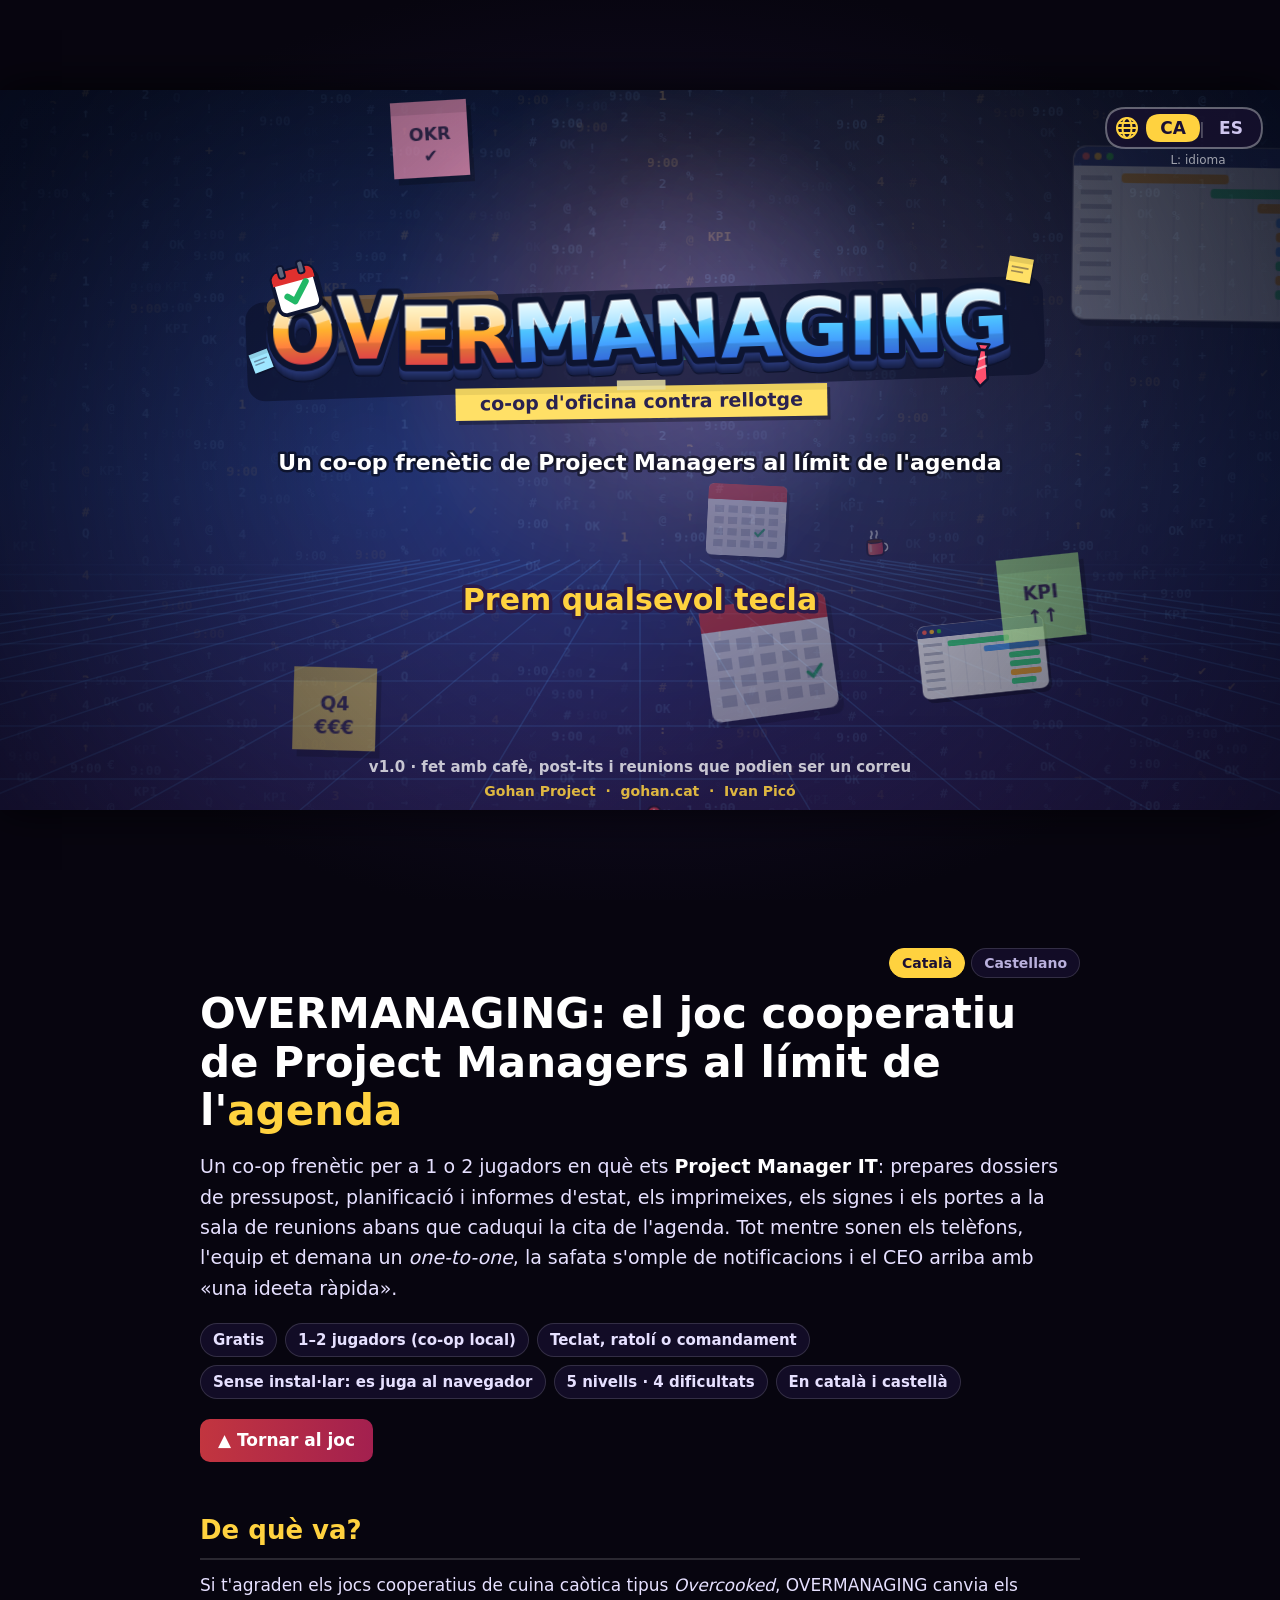
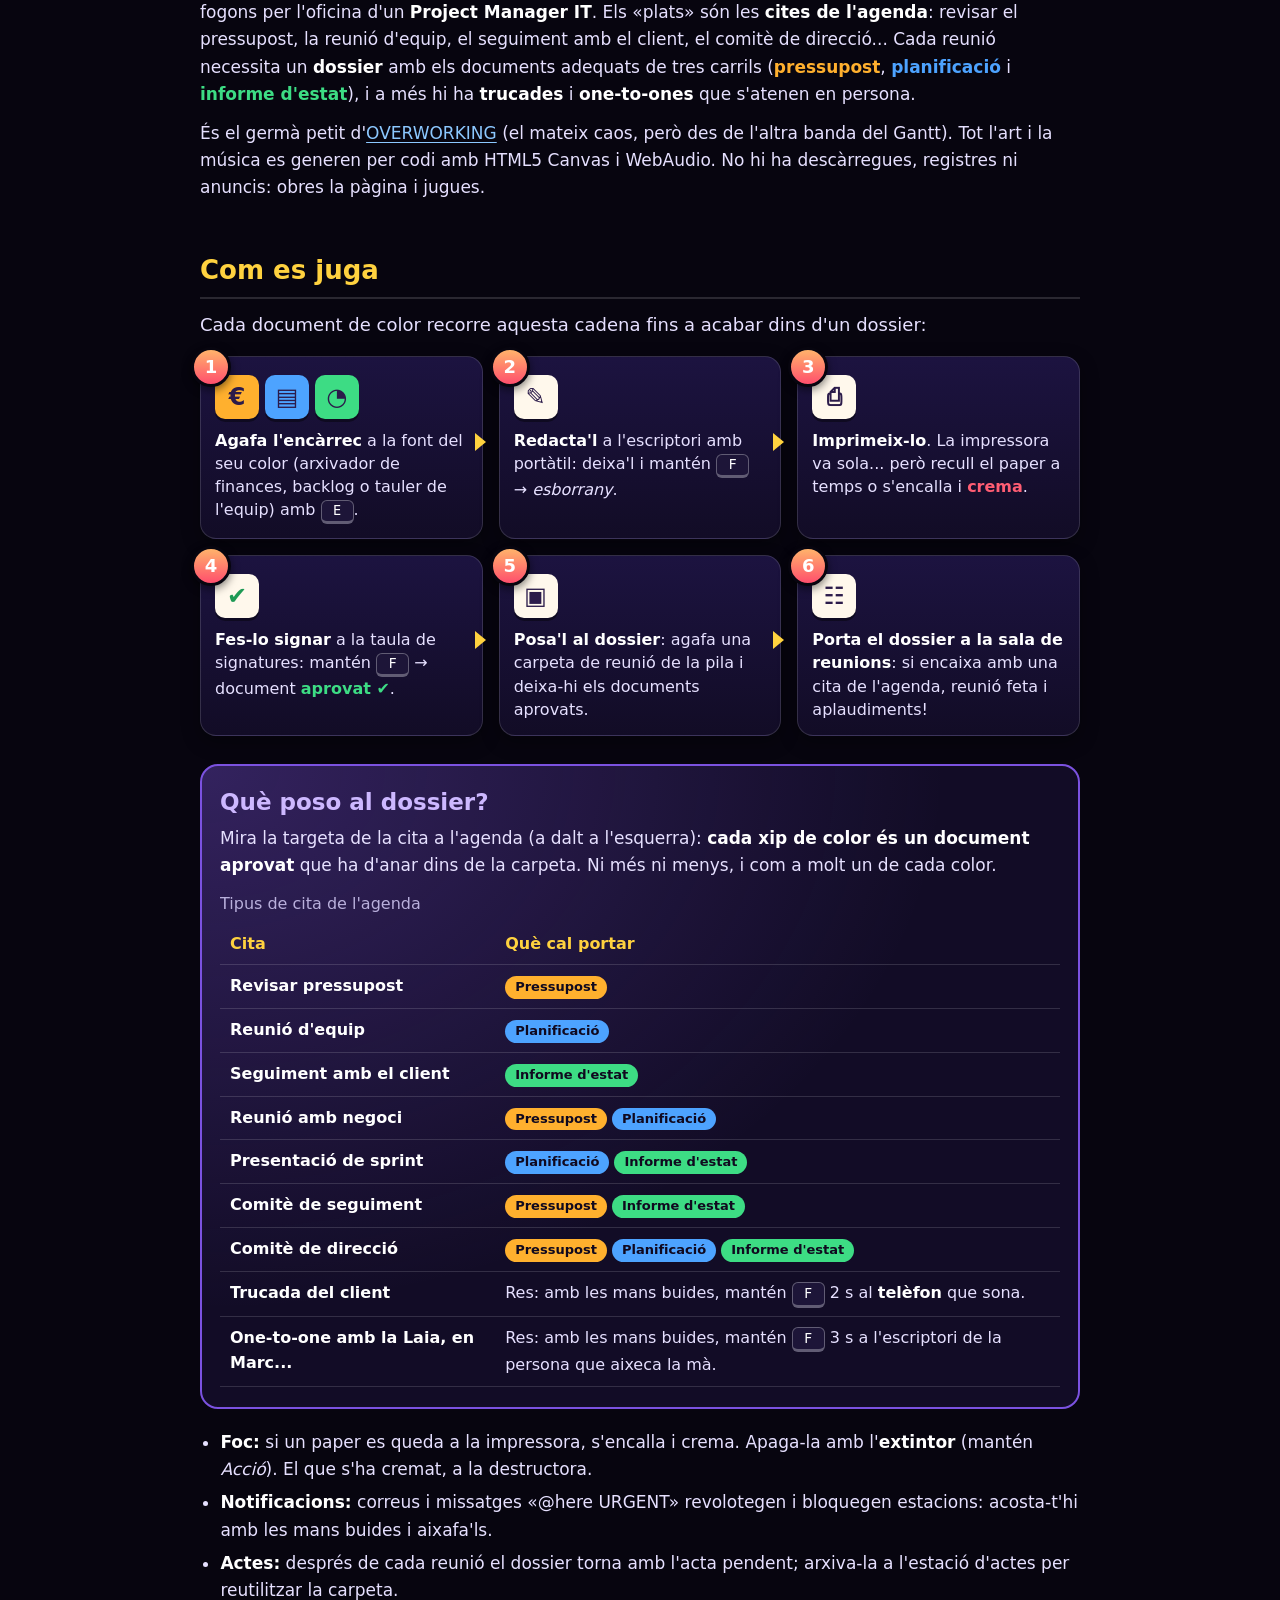
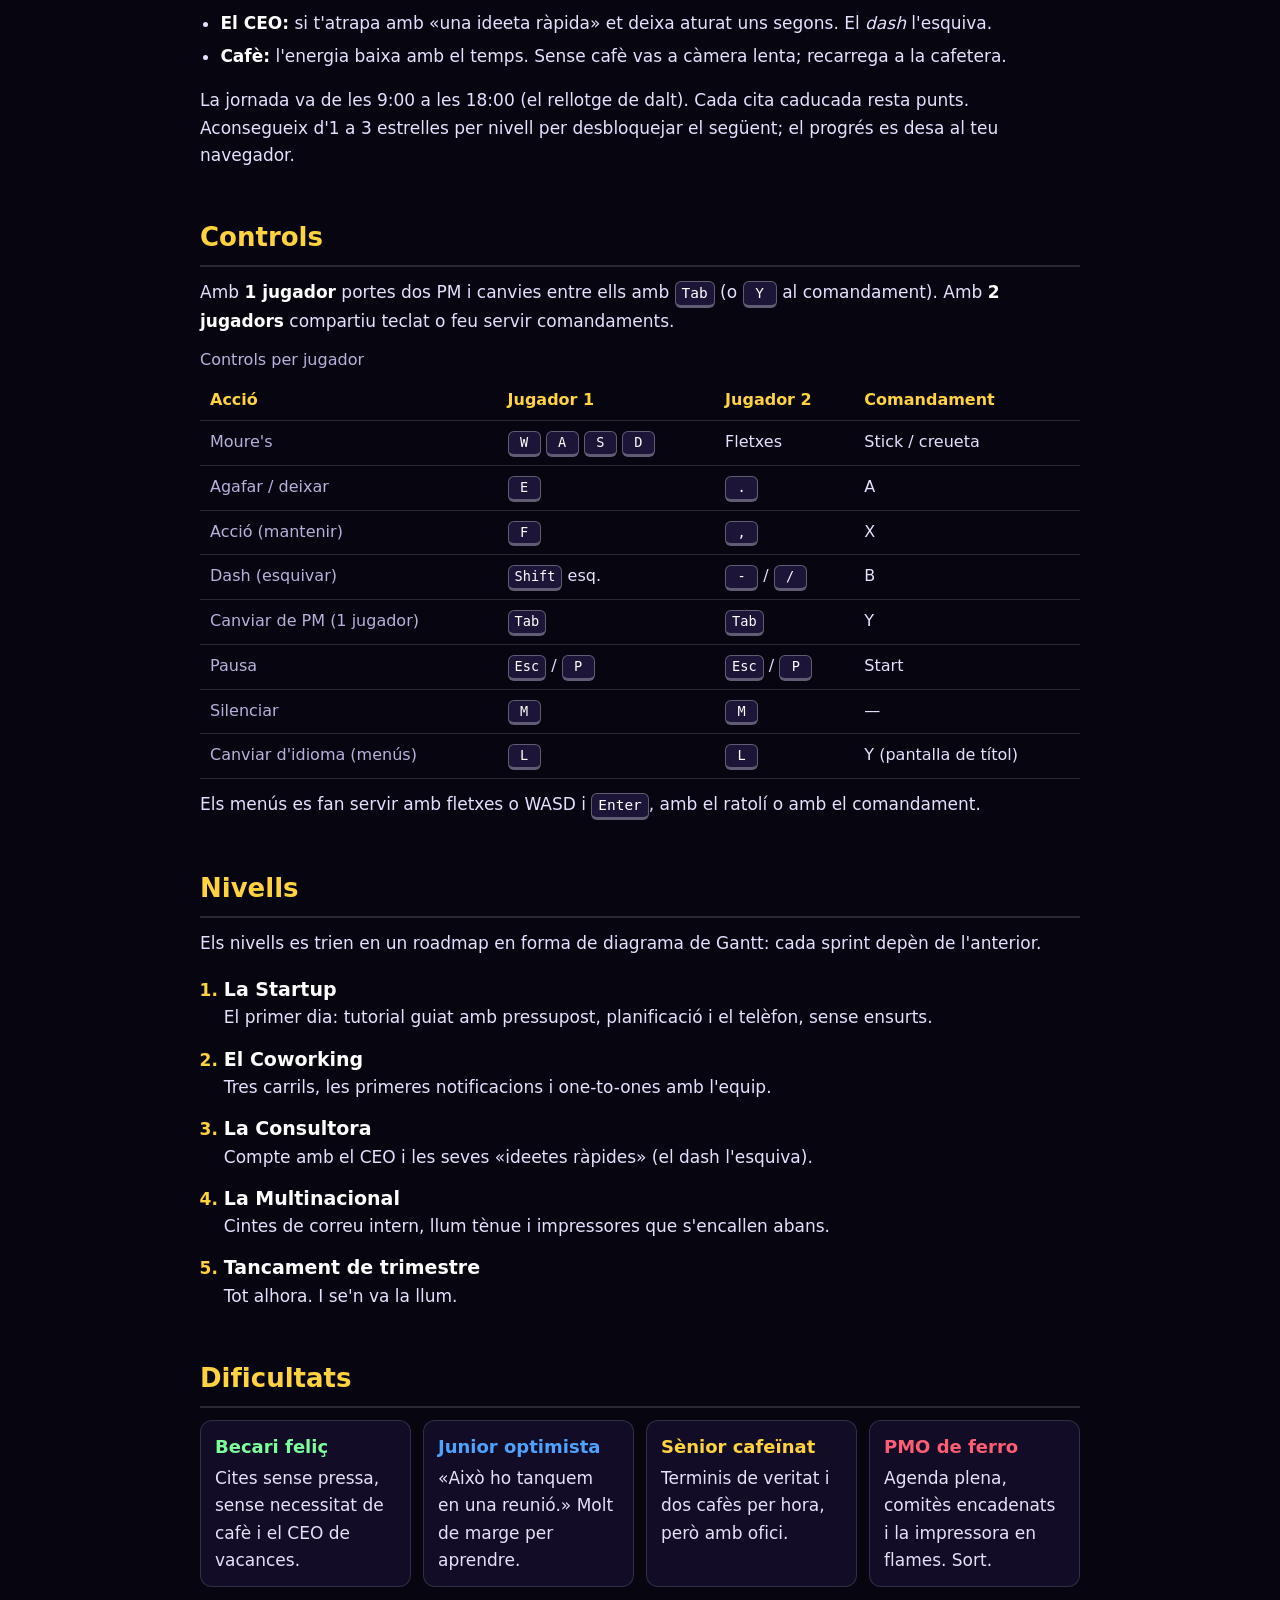
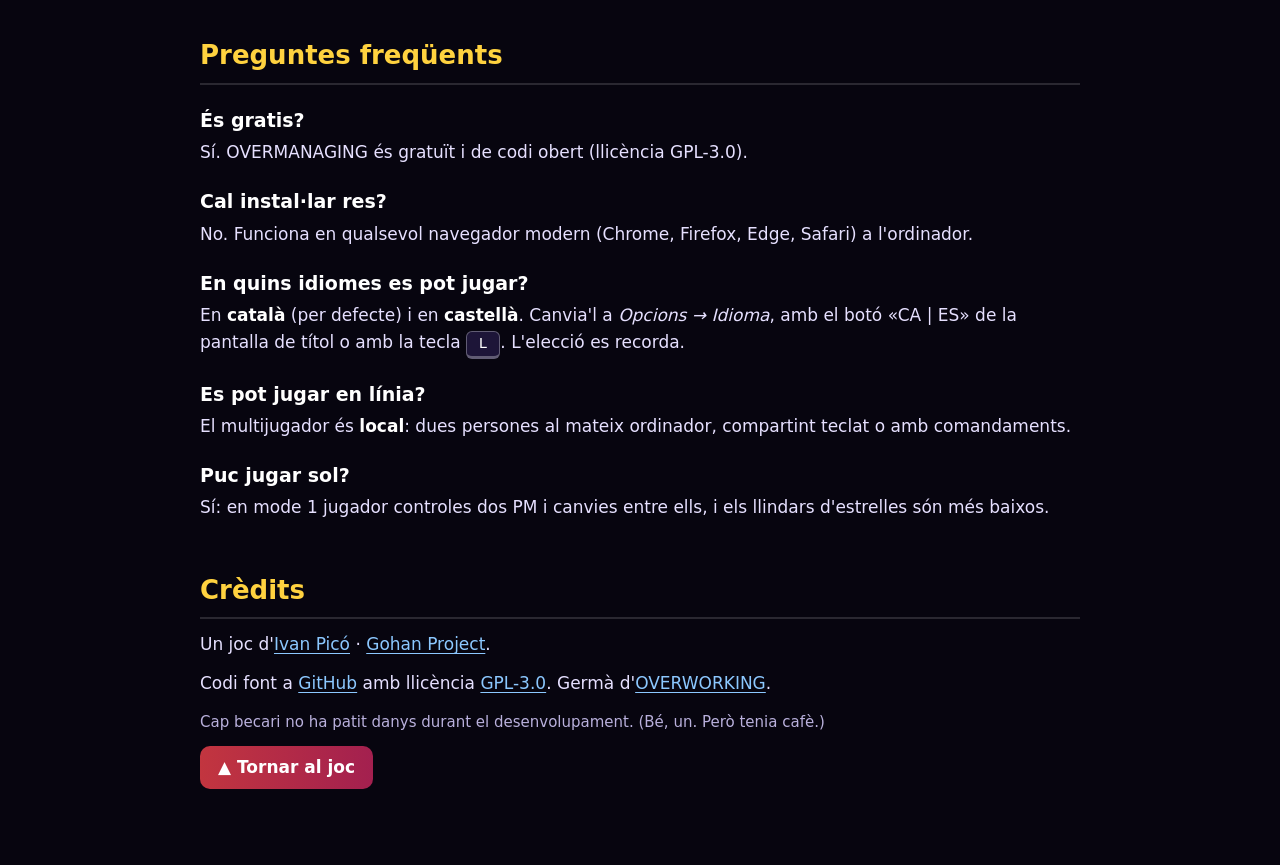
==== index.html @ 08070791 "OVERMANAGING: la agenda de un Project Manager IT Juego HTML5 Canvas co-op (hermano de OVERWORKING), " ====
<!DOCTYPE html>
<html lang="ca" dir="ltr">
<head>
  <meta charset="utf-8">
  <meta name="viewport" content="width=device-width, initial-scale=1, viewport-fit=cover">
  <title data-i18n="page.title">OVERMANAGING — Joc cooperatiu de Project Managers gratis al navegador</title>
  <meta name="description" data-i18n-attr="content:page.meta.desc" content="Joc co-op gratis per a 1–2 jugadors al navegador: ets Project Manager IT i has de complir l'agenda (reunions, pressupostos, trucades i one-to-ones) abans que tot s'encalli. Sense instal·lar, amb teclat o comandament. En català i castellà.">
  <meta name="keywords" data-i18n-attr="content:page.meta.keywords" content="joc de project managers, joc cooperatiu, co-op local, joc de navegador, joc gratis, HTML5, joc d'oficina, agenda, reunions, gestió de projectes, joc en català">
  <meta name="author" content="Ivan Picó — Gohan Project">
  <meta name="creator" content="Ivan Picó">
  <meta name="publisher" content="Gohan Project">
  <meta name="robots" content="index, follow, max-image-preview:large, max-snippet:-1, max-video-preview:-1">
  <meta name="theme-color" content="#1a1033">
  <meta name="color-scheme" content="dark">
  <meta name="application-name" content="OVERMANAGING">
  <meta name="apple-mobile-web-app-title" content="OVERMANAGING">
  <meta name="mobile-web-app-capable" content="yes">
  <meta name="apple-mobile-web-app-capable" content="yes">
  <meta name="apple-mobile-web-app-status-bar-style" content="black-translucent">
  <meta name="format-detection" content="telephone=no">

  <link rel="canonical" href="https://overmanaging.gohan.cat/">
  <link rel="alternate" hreflang="ca" href="https://overmanaging.gohan.cat/">
  <link rel="alternate" hreflang="es" href="https://overmanaging.gohan.cat/?lang=es">
  <link rel="alternate" hreflang="x-default" href="https://overmanaging.gohan.cat/">
  <link rel="author" href="https://gohan.cat">

  <!-- Iconos y PWA -->
  <link rel="icon" href="icons/favicon.ico" sizes="any">
  <link rel="icon" href="icons/favicon.svg" type="image/svg+xml">
  <link rel="icon" href="icons/favicon-32.png" type="image/png" sizes="32x32">
  <link rel="icon" href="icons/favicon-16.png" type="image/png" sizes="16x16">
  <link rel="apple-touch-icon" href="icons/apple-touch-icon.png" sizes="180x180">
  <link rel="manifest" href="manifest.webmanifest">

  <!-- Open Graph -->
  <meta property="og:type" content="website">
  <meta property="og:site_name" content="OVERMANAGING">
  <meta property="og:locale" content="ca_ES">
  <meta property="og:locale:alternate" content="es_ES">
  <meta property="og:url" content="https://overmanaging.gohan.cat/">
  <meta property="og:title" data-i18n-attr="content:page.og.title" content="OVERMANAGING — Joc cooperatiu de Project Managers">
  <meta property="og:description" data-i18n-attr="content:page.og.desc" content="Reunions, pressupostos, trucades i one-to-ones: compleix l'agenda abans que la impressora cremi. Co-op local gratis per a 1–2 jugadors al navegador.">
  <meta property="og:image" content="https://overmanaging.gohan.cat/img/og-image.png">
  <meta property="og:image:secure_url" content="https://overmanaging.gohan.cat/img/og-image.png">
  <meta property="og:image:type" content="image/png">
  <meta property="og:image:width" content="1200">
  <meta property="og:image:height" content="630">
  <meta property="og:image:alt" data-i18n-attr="content:page.og.alt" content="Logotip d'OVERMANAGING amb una agenda plena de cites marcades i els tres colors del joc: pressupost, planificació i informe d'estat.">

  <!-- Twitter / X -->
  <meta name="twitter:card" content="summary_large_image">
  <meta name="twitter:title" data-i18n-attr="content:page.og.title" content="OVERMANAGING — Joc cooperatiu de Project Managers">
  <meta name="twitter:description" data-i18n-attr="content:page.og.desc" content="Reunions, pressupostos, trucades i one-to-ones: compleix l'agenda abans que la impressora cremi. Co-op local gratis per a 1–2 jugadors al navegador.">
  <meta name="twitter:image" content="https://overmanaging.gohan.cat/img/og-image.png">
  <meta name="twitter:image:alt" data-i18n-attr="content:page.og.alt" content="Logotip d'OVERMANAGING amb una agenda plena de cites marcades i els tres colors del joc: pressupost, planificació i informe d'estat.">

  <link rel="stylesheet" href="css/style.css">
  <link rel="stylesheet" href="css/devpanel.css">

  <!-- Datos estructurados (schema.org) -->
  <script type="application/ld+json">
  {
    "@context": "https://schema.org",
    "@graph": [
      {
        "@type": "WebSite",
        "@id": "https://overmanaging.gohan.cat/#website",
        "url": "https://overmanaging.gohan.cat/",
        "name": "OVERMANAGING",
        "description": "Joc cooperatiu de Project Managers IT gratis al navegador.",
        "inLanguage": ["ca", "es"],
        "author": { "@id": "https://gohan.cat/#ivan-pico" },
        "publisher": { "@id": "https://gohan.cat/#organization" }
      },
      {
        "@type": "WebPage",
        "@id": "https://overmanaging.gohan.cat/#webpage",
        "url": "https://overmanaging.gohan.cat/",
        "name": "OVERMANAGING — Joc cooperatiu de Project Managers gratis al navegador",
        "inLanguage": "ca",
        "isPartOf": { "@id": "https://overmanaging.gohan.cat/#website" },
        "about": { "@id": "https://overmanaging.gohan.cat/#game" },
        "mainEntity": { "@id": "https://overmanaging.gohan.cat/#game" },
        "primaryImageOfPage": { "@id": "https://overmanaging.gohan.cat/#og-image" }
      },
      {
        "@type": "Person",
        "@id": "https://gohan.cat/#ivan-pico",
        "name": "Ivan Picó",
        "url": "https://gohan.cat",
        "sameAs": ["https://github.com/ivan-pico"],
        "affiliation": { "@id": "https://gohan.cat/#organization" }
      },
      {
        "@type": "Organization",
        "@id": "https://gohan.cat/#organization",
        "name": "Gohan Project",
        "url": "https://gohan.cat",
        "founder": { "@id": "https://gohan.cat/#ivan-pico" }
      },
      {
        "@type": "ImageObject",
        "@id": "https://overmanaging.gohan.cat/#og-image",
        "url": "https://overmanaging.gohan.cat/img/og-image.png",
        "contentUrl": "https://overmanaging.gohan.cat/img/og-image.png",
        "width": 1200,
        "height": 630,
        "caption": "OVERMANAGING: l'agenda d'un Project Manager IT"
      },
      {
        "@type": "VideoGame",
        "@id": "https://overmanaging.gohan.cat/#game",
        "name": "OVERMANAGING",
        "alternateName": ["Overmanaging: co-op de Project Managers", "Overmanaging: co-op de Project Managers a contrarrellotge"],
        "url": "https://overmanaging.gohan.cat/",
        "description": "Joc cooperatiu frenètic per a 1 o 2 jugadors en què ets Project Manager IT: prepara dossiers de pressupost, planificació i informes d'estat, imprimeix-los, signa'ls i porta'ls a la sala de reunions abans que caduqui la cita de l'agenda. Atén trucades, fes one-to-ones amb l'equip, aixafa notificacions i esquiva les «ideetes ràpides» del CEO.",
        "image": { "@id": "https://overmanaging.gohan.cat/#og-image" },
        "screenshot": { "@id": "https://overmanaging.gohan.cat/#og-image" },
        "inLanguage": ["ca", "es"],
        "genre": ["Cooperatiu", "Party game", "Arcade", "Gestió del temps", "Simulació"],
        "keywords": "joc de project managers, co-op local, joc de navegador, HTML5, agenda, reunions, gestió de projectes, català, castellà",
        "playMode": ["https://schema.org/CoOp", "https://schema.org/SinglePlayer", "https://schema.org/MultiPlayer"],
        "numberOfPlayers": { "@type": "QuantitativeValue", "minValue": 1, "maxValue": 2 },
        "gamePlatform": ["Navegador web", "PC", "Mac", "Linux"],
        "applicationCategory": "GameApplication",
        "applicationSubCategory": "Joc cooperatiu local",
        "operatingSystem": "Windows, macOS, Linux, ChromeOS (qualsevol navegador modern)",
        "browserRequirements": "Requereix JavaScript i HTML5 Canvas. Teclat o comandament compatible amb la Gamepad API.",
        "softwareVersion": "1.0",
        "datePublished": "2026-11-27",
        "isAccessibleForFree": true,
        "isFamilyFriendly": true,
        "accessMode": ["visual", "auditory"],
        "accessibilityControl": ["fullKeyboardControl", "fullMouseControl"],
        "license": "https://www.gnu.org/licenses/gpl-3.0.html",
        "author": { "@id": "https://gohan.cat/#ivan-pico" },
        "creator": { "@id": "https://gohan.cat/#ivan-pico" },
        "publisher": { "@id": "https://gohan.cat/#organization" },
        "gameLocation": [
          { "@type": "Place", "name": "La Startup", "description": "Nivell 1: tutorial guiat amb pressupost, planificació i telèfon, sense perills." },
          { "@type": "Place", "name": "El Coworking", "description": "Nivell 2: tres carrils, notificacions i one-to-ones." },
          { "@type": "Place", "name": "La Consultora", "description": "Nivell 3: el CEO i les seves «ideetes ràpides»." },
          { "@type": "Place", "name": "La Multinacional", "description": "Nivell 4: cintes de correu intern, impressores que s'encallen abans i llum tènue." },
          { "@type": "Place", "name": "Tancament de trimestre", "description": "Nivell 5: tot alhora i apagades." }
        ],
        "offers": {
          "@type": "Offer",
          "price": "0",
          "priceCurrency": "EUR",
          "availability": "https://schema.org/InStock",
          "url": "https://overmanaging.gohan.cat/",
          "category": "free"
        },
        "potentialAction": {
          "@type": "PlayAction",
          "target": "https://overmanaging.gohan.cat/"
        },
        "isBasedOn": {
          "@type": "VideoGame",
          "name": "OVERWORKING",
          "url": "https://overworking.gohan.cat/"
        },
        "subjectOf": {
          "@type": "SoftwareSourceCode",
          "name": "Codi font d'OVERMANAGING",
          "codeRepository": "https://github.com/ivan-pico/overmanaging",
          "programmingLanguage": ["JavaScript", "HTML", "CSS"],
          "runtimePlatform": "Navegador web",
          "license": "https://www.gnu.org/licenses/gpl-3.0.html",
          "author": { "@id": "https://gohan.cat/#ivan-pico" }
        }
      }
    ]
  }
  </script>

  <!-- Scripts clásicos en orden (defer conserva el orden y no bloquea el parseo; funciona con file://) -->
  <!-- IDIOMAS: el motor primero, luego los textos de cada agente -->
  <script defer src="js/i18n/i18n.js"></script>
  <script defer src="js/i18n/strings_core.js"></script>
  <script defer src="js/i18n/strings_art.js"></script>
  <script defer src="js/i18n/strings_ui.js"></script>
  <!-- AUDIO -->
  <script defer src="js/audio.js"></script>
  <!-- ART -->
  <script defer src="js/art/art.js"></script>
  <script defer src="js/art/characters.js"></script>
  <script defer src="js/art/stations.js"></script>
  <script defer src="js/art/items.js"></script>
  <script defer src="js/art/fx.js"></script>
  <script defer src="js/art/ui.js"></script>
  <!-- CORE -->
  <script defer src="js/core/fallbacks.js"></script>
  <script defer src="js/core/tuning.js"></script>
  <script defer src="js/core/config.js"></script>
  <script defer src="js/core/input.js"></script>
  <script defer src="js/core/levels.js"></script>
  <script defer src="js/core/entities.js"></script>
  <script defer src="js/core/game.js"></script>
  <script defer src="js/core/hud.js"></script>
  <script defer src="js/core/menus.js"></script>
  <script defer src="js/core/devpanel.js"></script>
  <script defer src="js/core/main.js"></script>
  <!-- PÁGINA: idioma del HTML y pausa al hacer scroll fuera del juego -->
  <script defer src="js/page.js"></script>
</head>
<body>
  <main>
    <section id="juego" aria-label="Joc" data-i18n-attr="aria-label:page.game.label">
      <canvas id="game" width="1280" height="720" tabindex="0" role="application"
              aria-label="OVERMANAGING: joc cooperatiu de Project Managers. Es juga amb teclat, ratolí o comandament."
              data-i18n-attr="aria-label:page.canvas.label"
              aria-describedby="como-jugar-resumen">
        <p data-i18n="page.canvas.fallback">El teu navegador no pot mostrar el llenç del joc. Més avall tens la descripció, els controls i els nivells d'OVERMANAGING.</p>
      </canvas>
      <noscript>
        <div class="noscript">
          <p><strong>OVERMANAGING necessita JavaScript</strong> per funcionar. Activa'l i torna a carregar la pàgina per jugar.
            <em lang="es">OVERMANAGING necesita JavaScript para funcionar.</em></p>
          <p><a href="#acerca">Llegir sobre el joc</a></p>
        </div>
      </noscript>
    </section>

    <article id="acerca" class="about" aria-labelledby="titulo">
      <header>
        <nav class="langs" aria-label="Idioma" data-i18n-attr="aria-label:page.lang.nav">
          <a href="?lang=ca#acerca" hreflang="ca" lang="ca" data-lang="ca">Català</a>
          <a href="?lang=es#acerca" hreflang="es" lang="es" data-lang="es">Castellano</a>
        </nav>
        <h1 id="titulo" data-i18n-html="page.h1">OVERMANAGING: el joc cooperatiu de Project Managers al límit de l'<span class="hl">agenda</span></h1>
        <p class="lead" id="como-jugar-resumen" data-i18n-html="page.lead">Un co-op frenètic per a 1 o 2 jugadors en què ets
          <strong>Project Manager IT</strong>: prepares dossiers de pressupost, planificació i informes d'estat, els imprimeixes,
          els signes i els portes a la sala de reunions abans que caduqui la cita de l'agenda. Tot mentre sonen els telèfons,
          l'equip et demana un <em>one-to-one</em>, la safata s'omple de notificacions i el CEO arriba amb «una ideeta ràpida».</p>
        <ul class="facts" aria-label="Dades ràpides" data-i18n-attr="aria-label:page.facts.label">
          <li data-i18n="page.fact.1">Gratis</li>
          <li data-i18n="page.fact.2">1–2 jugadors (co-op local)</li>
          <li data-i18n="page.fact.3">Teclat, ratolí o comandament</li>
          <li data-i18n="page.fact.4">Sense instal·lar: es juga al navegador</li>
          <li data-i18n="page.fact.5">5 nivells · 4 dificultats</li>
          <li data-i18n="page.fact.6">En català i castellà</li>
        </ul>
        <p><a class="play" href="#juego" data-i18n="page.back">▲ Tornar al joc</a></p>
      </header>

      <section aria-labelledby="h-que-es">
        <h2 id="h-que-es" data-i18n="page.what.h">De què va?</h2>
        <p data-i18n-html="page.what.p1">Si t'agraden els jocs cooperatius de cuina caòtica tipus <em>Overcooked</em>, OVERMANAGING canvia
          els fogons per l'oficina d'un <strong>Project Manager IT</strong>. Els «plats» són les <strong>cites de l'agenda</strong>:
          revisar el pressupost, la reunió d'equip, el seguiment amb el client, el comitè de direcció... Cada reunió necessita un
          <strong>dossier</strong> amb els documents adequats de tres carrils (<strong class="tb">pressupost</strong>,
          <strong class="tp">planificació</strong> i <strong class="tr">informe d'estat</strong>), i a més hi ha
          <strong>trucades</strong> i <strong>one-to-ones</strong> que s'atenen en persona.</p>
        <p data-i18n-html="page.what.p2">És el germà petit d'<a href="https://overworking.gohan.cat/">OVERWORKING</a> (el mateix caos,
          però des de l'altra banda del Gantt). Tot l'art i la música es generen per codi amb HTML5 Canvas i WebAudio.
          No hi ha descàrregues, registres ni anuncis: obres la pàgina i jugues.</p>
      </section>

      <section aria-labelledby="h-como">
        <h2 id="h-como" data-i18n="page.how.h">Com es juga</h2>
        <p class="howto-intro" data-i18n-html="page.how.intro">Cada document de color recorre aquesta cadena fins a acabar dins d'un dossier:</p>
        <ol class="howto">
          <li class="howto-step">
            <span class="howto-n" aria-hidden="true">1</span>
            <span class="howto-ico" aria-hidden="true"><b class="c-budget">€</b><b class="c-plan">▤</b><b class="c-report">◔</b></span>
            <p data-i18n-html="page.how.s1"><strong>Agafa l'encàrrec</strong> a la font del seu color (arxivador de finances, backlog o tauler de l'equip) amb <kbd>E</kbd>.</p>
          </li>
          <li class="howto-step">
            <span class="howto-n" aria-hidden="true">2</span>
            <span class="howto-ico" aria-hidden="true"><b>✎</b></span>
            <p data-i18n-html="page.how.s2"><strong>Redacta'l</strong> a l'escriptori amb portàtil: deixa'l i mantén <kbd>F</kbd> → <em>esborrany</em>.</p>
          </li>
          <li class="howto-step">
            <span class="howto-n" aria-hidden="true">3</span>
            <span class="howto-ico" aria-hidden="true"><b>⎙</b></span>
            <p data-i18n-html="page.how.s3"><strong>Imprimeix-lo</strong>. La impressora va sola... però recull el paper a temps o s'encalla i <strong class="hot">crema</strong>.</p>
          </li>
          <li class="howto-step">
            <span class="howto-n" aria-hidden="true">4</span>
            <span class="howto-ico" aria-hidden="true"><b class="ok">✔</b></span>
            <p data-i18n-html="page.how.s4"><strong>Fes-lo signar</strong> a la taula de signatures: mantén <kbd>F</kbd> → document <span class="ok">aprovat ✔</span>.</p>
          </li>
          <li class="howto-step">
            <span class="howto-n" aria-hidden="true">5</span>
            <span class="howto-ico" aria-hidden="true"><b>▣</b></span>
            <p data-i18n-html="page.how.s5"><strong>Posa'l al dossier</strong>: agafa una carpeta de reunió de la pila i deixa-hi els documents aprovats.</p>
          </li>
          <li class="howto-step">
            <span class="howto-n" aria-hidden="true">6</span>
            <span class="howto-ico" aria-hidden="true"><b>☷</b></span>
            <p data-i18n-html="page.how.s6"><strong>Porta el dossier a la sala de reunions</strong>: si encaixa amb una cita de l'agenda, reunió feta i aplaudiments!</p>
          </li>
        </ol>

        <div class="prbox">
          <h3 id="h-pr" data-i18n="page.agenda.h">Què poso al dossier?</h3>
          <p data-i18n-html="page.agenda.p">Mira la targeta de la cita a l'agenda (a dalt a l'esquerra): <strong>cada xip de color és un document aprovat</strong>
            que ha d'anar dins de la carpeta. Ni més ni menys, i com a molt un de cada color.</p>
          <div class="table-wrap">
            <table class="tasks">
              <caption data-i18n="page.agenda.caption">Tipus de cita de l'agenda</caption>
              <thead>
                <tr><th scope="col" data-i18n="page.agenda.col1">Cita</th><th scope="col" data-i18n="page.agenda.col2">Què cal portar</th></tr>
              </thead>
              <tbody>
                <tr><th scope="row" data-i18n="page.task.budget_meeting">Revisar pressupost</th><td><span class="chip b" data-i18n="page.lane.budget">Pressupost</span></td></tr>
                <tr><th scope="row" data-i18n="page.task.daily">Reunió d'equip</th><td><span class="chip p" data-i18n="page.lane.plan">Planificació</span></td></tr>
                <tr><th scope="row" data-i18n="page.task.status">Seguiment amb el client</th><td><span class="chip r" data-i18n="page.lane.report">Informe d'estat</span></td></tr>
                <tr><th scope="row" data-i18n="page.task.business">Reunió amb negoci</th><td><span class="chip b" data-i18n="page.lane.budget">Pressupost</span> <span class="chip p" data-i18n="page.lane.plan">Planificació</span></td></tr>
                <tr><th scope="row" data-i18n="page.task.presentation">Presentació de sprint</th><td><span class="chip p" data-i18n="page.lane.plan">Planificació</span> <span class="chip r" data-i18n="page.lane.report">Informe d'estat</span></td></tr>
                <tr><th scope="row" data-i18n="page.task.steering">Comitè de seguiment</th><td><span class="chip b" data-i18n="page.lane.budget">Pressupost</span> <span class="chip r" data-i18n="page.lane.report">Informe d'estat</span></td></tr>
                <tr><th scope="row" data-i18n="page.task.board">Comitè de direcció</th><td><span class="chip b" data-i18n="page.lane.budget">Pressupost</span> <span class="chip p" data-i18n="page.lane.plan">Planificació</span> <span class="chip r" data-i18n="page.lane.report">Informe d'estat</span></td></tr>
                <tr><th scope="row" data-i18n="page.task.call">Trucada del client</th><td data-i18n-html="page.task.call.how">Res: amb les mans buides, mantén <kbd>F</kbd> 2 s al <strong>telèfon</strong> que sona.</td></tr>
                <tr><th scope="row" data-i18n="page.task.one2one">One-to-one amb la Laia, en Marc...</th><td data-i18n-html="page.task.one2one.how">Res: amb les mans buides, mantén <kbd>F</kbd> 3 s a l'escriptori de la persona que aixeca la mà.</td></tr>
              </tbody>
            </table>
          </div>
        </div>

        <ul class="howto-extra">
          <li data-i18n-html="page.extra.fire"><strong>Foc:</strong> si un paper es queda a la impressora, s'encalla i crema. Apaga-la amb l'<strong>extintor</strong> (mantén <em>Acció</em>). El que s'ha cremat, a la destructora.</li>
          <li data-i18n-html="page.extra.notif"><strong>Notificacions:</strong> correus i missatges «@here URGENT» revolotegen i bloquegen estacions: acosta-t'hi amb les mans buides i aixafa'ls.</li>
          <li data-i18n-html="page.extra.minutes"><strong>Actes:</strong> després de cada reunió el dossier torna amb l'acta pendent; arxiva-la a l'estació d'actes per reutilitzar la carpeta.</li>
          <li data-i18n-html="page.extra.ceo"><strong>El CEO:</strong> si t'atrapa amb «una ideeta ràpida» et deixa aturat uns segons. El <em>dash</em> l'esquiva.</li>
          <li data-i18n-html="page.extra.coffee"><strong>Cafè:</strong> l'energia baixa amb el temps. Sense cafè vas a càmera lenta; recarrega a la cafetera.</li>
        </ul>
        <p data-i18n-html="page.how.outro">La jornada va de les 9:00 a les 18:00 (el rellotge de dalt). Cada cita caducada resta punts.
          Aconsegueix d'1 a 3 estrelles per nivell per desbloquejar el següent; el progrés es desa al teu navegador.</p>
      </section>

      <section aria-labelledby="h-controles">
        <h2 id="h-controles" data-i18n="page.ctl.h">Controls</h2>
        <p data-i18n-html="page.ctl.p">Amb <strong>1 jugador</strong> portes dos PM i canvies entre ells amb <kbd>Tab</kbd> (o <kbd>Y</kbd> al comandament).
          Amb <strong>2 jugadors</strong> compartiu teclat o feu servir comandaments.</p>
        <div class="table-wrap">
          <table>
            <caption data-i18n="page.ctl.caption">Controls per jugador</caption>
            <thead>
              <tr><th scope="col" data-i18n="page.ctl.c0">Acció</th><th scope="col" data-i18n="page.ctl.c1">Jugador 1</th><th scope="col" data-i18n="page.ctl.c2">Jugador 2</th><th scope="col" data-i18n="page.ctl.c3">Comandament</th></tr>
            </thead>
            <tbody>
              <tr><th scope="row" data-i18n="page.ctl.move">Moure's</th><td><kbd>W</kbd> <kbd>A</kbd> <kbd>S</kbd> <kbd>D</kbd></td><td data-i18n="page.ctl.arrows">Fletxes</td><td data-i18n="page.ctl.stick">Stick / creueta</td></tr>
              <tr><th scope="row" data-i18n="page.ctl.grab">Agafar / deixar</th><td><kbd>E</kbd></td><td><kbd>.</kbd></td><td>A</td></tr>
              <tr><th scope="row" data-i18n="page.ctl.action">Acció (mantenir)</th><td><kbd>F</kbd></td><td><kbd>,</kbd></td><td>X</td></tr>
              <tr><th scope="row" data-i18n="page.ctl.dash">Dash (esquivar)</th><td data-i18n-html="page.ctl.lshift"><kbd>Shift</kbd> esq.</td><td><kbd>-</kbd> / <kbd>/</kbd></td><td>B</td></tr>
              <tr><th scope="row" data-i18n="page.ctl.switch">Canviar de PM (1 jugador)</th><td><kbd>Tab</kbd></td><td><kbd>Tab</kbd></td><td>Y</td></tr>
              <tr><th scope="row" data-i18n="page.ctl.pause">Pausa</th><td><kbd>Esc</kbd> / <kbd>P</kbd></td><td><kbd>Esc</kbd> / <kbd>P</kbd></td><td>Start</td></tr>
              <tr><th scope="row" data-i18n="page.ctl.mute">Silenciar</th><td><kbd>M</kbd></td><td><kbd>M</kbd></td><td>—</td></tr>
              <tr><th scope="row" data-i18n="page.ctl.lang">Canviar d'idioma (menús)</th><td><kbd>L</kbd></td><td><kbd>L</kbd></td><td data-i18n="page.ctl.ytitle">Y (pantalla de títol)</td></tr>
            </tbody>
          </table>
        </div>
        <p data-i18n-html="page.ctl.menus">Els menús es fan servir amb fletxes o WASD i <kbd>Enter</kbd>, amb el ratolí o amb el comandament.</p>
      </section>

      <section aria-labelledby="h-niveles">
        <h2 id="h-niveles" data-i18n="page.lv.h">Nivells</h2>
        <p data-i18n="page.lv.p">Els nivells es trien en un roadmap en forma de diagrama de Gantt: cada sprint depèn de l'anterior.</p>
        <ol class="levels">
          <li><h3 data-i18n="page.lv.1.name">La Startup</h3><p data-i18n="page.lv.1.desc">El primer dia: tutorial guiat amb pressupost, planificació i el telèfon, sense ensurts.</p></li>
          <li><h3 data-i18n="page.lv.2.name">El Coworking</h3><p data-i18n="page.lv.2.desc">Tres carrils, les primeres notificacions i one-to-ones amb l'equip.</p></li>
          <li><h3 data-i18n="page.lv.3.name">La Consultora</h3><p data-i18n="page.lv.3.desc">Compte amb el CEO i les seves «ideetes ràpides» (el dash l'esquiva).</p></li>
          <li><h3 data-i18n="page.lv.4.name">La Multinacional</h3><p data-i18n="page.lv.4.desc">Cintes de correu intern, llum tènue i impressores que s'encallen abans.</p></li>
          <li><h3 data-i18n="page.lv.5.name">Tancament de trimestre</h3><p data-i18n="page.lv.5.desc">Tot alhora. I se'n va la llum.</p></li>
        </ol>
      </section>

      <section aria-labelledby="h-dificultad">
        <h2 id="h-dificultad" data-i18n="page.diff.h">Dificultats</h2>
        <dl class="diffs">
          <div><dt class="d1" data-i18n="page.diff.1.name">Becari feliç</dt><dd data-i18n="page.diff.1.desc">Cites sense pressa, sense necessitat de cafè i el CEO de vacances.</dd></div>
          <div><dt class="d2" data-i18n="page.diff.2.name">Junior optimista</dt><dd data-i18n="page.diff.2.desc">«Això ho tanquem en una reunió.» Molt de marge per aprendre.</dd></div>
          <div><dt class="d3" data-i18n="page.diff.3.name">Sènior cafeïnat</dt><dd data-i18n="page.diff.3.desc">Terminis de veritat i dos cafès per hora, però amb ofici.</dd></div>
          <div><dt class="d4" data-i18n="page.diff.4.name">PMO de ferro</dt><dd data-i18n="page.diff.4.desc">Agenda plena, comitès encadenats i la impressora en flames. Sort.</dd></div>
        </dl>
      </section>

      <section aria-labelledby="h-faq">
        <h2 id="h-faq" data-i18n="page.faq.h">Preguntes freqüents</h2>
        <h3 data-i18n="page.faq.q1">És gratis?</h3>
        <p data-i18n="page.faq.a1">Sí. OVERMANAGING és gratuït i de codi obert (llicència GPL-3.0).</p>
        <h3 data-i18n="page.faq.q2">Cal instal·lar res?</h3>
        <p data-i18n="page.faq.a2">No. Funciona en qualsevol navegador modern (Chrome, Firefox, Edge, Safari) a l'ordinador.</p>
        <h3 data-i18n="page.faq.q3">En quins idiomes es pot jugar?</h3>
        <p data-i18n-html="page.faq.a3">En <strong>català</strong> (per defecte) i en <strong>castellà</strong>. Canvia'l a <em>Opcions → Idioma</em>, amb el botó «CA | ES» de la pantalla de títol o amb la tecla <kbd>L</kbd>. L'elecció es recorda.</p>
        <h3 data-i18n="page.faq.q4">Es pot jugar en línia?</h3>
        <p data-i18n-html="page.faq.a4">El multijugador és <strong>local</strong>: dues persones al mateix ordinador, compartint teclat o amb comandaments.</p>
        <h3 data-i18n="page.faq.q5">Puc jugar sol?</h3>
        <p data-i18n="page.faq.a5">Sí: en mode 1 jugador controles dos PM i canvies entre ells, i els llindars d'estrelles són més baixos.</p>
      </section>

      <footer class="credits" aria-labelledby="h-creditos">
        <h2 id="h-creditos" data-i18n="page.cred.h">Crèdits</h2>
        <p data-i18n-html="page.cred.p1">Un joc d'<a href="https://gohan.cat" rel="author">Ivan Picó</a> · <a href="https://gohan.cat">Gohan Project</a>.</p>
        <p data-i18n-html="page.cred.p2">Codi font a <a href="https://github.com/ivan-pico/overmanaging">GitHub</a> amb llicència
          <a href="https://www.gnu.org/licenses/gpl-3.0.html" rel="license">GPL-3.0</a>. Germà d'<a href="https://overworking.gohan.cat/">OVERWORKING</a>.</p>
        <p class="small" data-i18n="page.cred.p3">Cap becari no ha patit danys durant el desenvolupament. (Bé, un. Però tenia cafè.)</p>
        <p><a class="play" href="#juego" data-i18n="page.back">▲ Tornar al joc</a></p>
      </footer>
    </article>
  </main>
</body>
</html>
---- css/style.css ----
:root {
  color-scheme: dark;
  --bg: #07050f;
  --panel: #120c26;
  --line: rgba(255, 255, 255, 0.14);
  --text: #e6e0ff;
  --muted: #b9b0dc;
  --accent: #ffd23f;
  --link: #8cc8ff;
  --budget: #ffb02e;
  --plan: #4da3ff;
  --report: #3ddc84;
  --danger: #ff5d73;
  --font: "Trebuchet MS", "Segoe UI", system-ui, sans-serif;
  --mono: "Consolas", "DejaVu Sans Mono", monospace;
}
html, body {
  margin: 0;
  padding: 0;
  width: 100%;
  background: var(--bg);
}
html {
  /* La página puede bajar hasta "Acerca del juego", pero sin barra visible: el juego se ve igual que antes. */
  scrollbar-width: none;
  overscroll-behavior: none;
  scroll-behavior: smooth;
}
html::-webkit-scrollbar { display: none; }
body {
  overflow-x: hidden;
  color: var(--text);
  font-family: var(--font);
}

/* ---------- Pantalla de juego (letterbox 1280×720 a pantalla completa) ---------- */
#juego {
  position: relative;
  width: 100%;
  height: 100vh;
  height: 100dvh;
  display: flex;
  align-items: center;
  justify-content: center;
  overflow: hidden;
  background: radial-gradient(ellipse at center, #1a1033 0%, #07050f 75%);
}
#game {
  display: block;
  width: 1280px;
  height: 720px;
  background: #000;
  outline: none;
  box-shadow: 0 0 40px rgba(0, 0, 0, 0.8);
  cursor: default;
}
.noscript {
  position: absolute;
  inset: auto 16px 24px 16px;
  max-width: 640px;
  margin: 0 auto;
  padding: 16px 20px;
  border: 1px solid var(--line);
  border-radius: 12px;
  background: rgba(18, 12, 38, 0.95);
  text-align: center;
}

/* ---------- Acerca del juego (contenido HTML real, bajo la pantalla de juego) ---------- */
.about {
  max-width: 880px;
  margin: 0 auto;
  padding: 48px 16px 64px;
  line-height: 1.6;
  font-size: 17px;
}
.about h1 {
  margin: 0 0 16px;
  font-size: clamp(28px, 5vw, 42px);
  line-height: 1.15;
  color: #fff;
}
.about h1 .hl { color: var(--accent); }
.about h2 {
  margin: 48px 0 12px;
  padding-bottom: 6px;
  border-bottom: 2px solid var(--line);
  font-size: 26px;
  color: var(--accent);
}
.about h3 { margin: 20px 0 4px; font-size: 19px; color: #fff; }
.about p { margin: 0 0 12px; }
.about .lead { font-size: 19px; color: var(--text); }
.about strong { color: #fff; }
.about a { color: var(--link); text-underline-offset: 3px; }
.about a:hover { color: #fff; }
.about a:focus-visible, #game:focus-visible { outline: 3px solid var(--accent); outline-offset: 3px; }
.facts {
  display: flex;
  flex-wrap: wrap;
  gap: 8px;
  margin: 20px 0;
  padding: 0;
  list-style: none;
}
.facts li {
  padding: 4px 12px;
  border: 1px solid var(--line);
  border-radius: 999px;
  background: var(--panel);
  font-size: 15px;
  font-weight: bold;
}
.play {
  display: inline-block;
  padding: 8px 18px;
  border-radius: 10px;
  background: linear-gradient(90deg, #c2353f, #a3204f);
  color: #fff !important;
  font-weight: bold;
  text-decoration: none;
}
.play:hover { filter: brightness(1.1); }
.steps { padding-left: 1.4em; }
.steps li { margin-bottom: 8px; }
kbd {
  display: inline-block;
  min-width: 1.4em;
  padding: 0 6px;
  border: 1px solid rgba(255, 255, 255, 0.3);
  border-bottom-width: 3px;
  border-radius: 6px;
  background: #1d1538;
  color: #fff;
  font-family: var(--mono);
  font-size: 0.85em;
  text-align: center;
}
.table-wrap { overflow-x: auto; margin-bottom: 12px; }
table { width: 100%; border-collapse: collapse; font-size: 16px; }
caption { text-align: left; color: var(--muted); padding-bottom: 6px; }
th, td { padding: 8px 10px; border-bottom: 1px solid var(--line); text-align: left; vertical-align: top; }
thead th { color: var(--accent); }
tbody th { font-weight: normal; color: var(--muted); }
.levels { padding-left: 1.4em; }
.levels li { margin-bottom: 8px; }
.levels li::marker { color: var(--accent); font-weight: bold; }
.levels h3 { margin: 0; }
.diffs { margin: 0; display: grid; gap: 12px; grid-template-columns: repeat(auto-fit, minmax(200px, 1fr)); }
.diffs div { padding: 12px 14px; border: 1px solid var(--line); border-radius: 12px; background: var(--panel); }
.diffs dt { font-weight: bold; font-size: 18px; }
.diffs dd { margin: 4px 0 0; color: var(--text); }
.diffs .d1 { color: #7cff9b; }
.diffs .d2 { color: var(--plan); }
.diffs .d3 { color: var(--accent); }
.diffs .d4 { color: var(--danger); }
.credits { margin-top: 24px; }
.credits .small { color: var(--muted); font-size: 15px; }
@media (prefers-reduced-motion: reduce) {
  html { scroll-behavior: auto; }
}

/* ---------- Selector de idioma de la página ---------- */
.langs { display: flex; justify-content: flex-end; gap: 6px; margin-bottom: 12px; }
.langs a {
  padding: 3px 12px;
  border: 1px solid var(--line);
  border-radius: 999px;
  background: var(--panel);
  color: var(--muted);
  font-size: 14px;
  font-weight: bold;
  text-decoration: none;
}
.langs a[aria-current="true"] { background: var(--accent); border-color: var(--accent); color: #1a1033; }
.langs a:hover { color: #fff; }

/* ---------- Cómo se juega: cadena de documentos ---------- */
.howto-intro { font-size: 18px; }
.howto {
  list-style: none;
  margin: 16px 0 8px;
  padding: 0;
  display: grid;
  grid-template-columns: repeat(3, 1fr);
  gap: 16px;
}
.howto-step {
  position: relative;
  margin: 0;
  padding: 14px 14px 14px;
  border: 1px solid var(--line);
  border-radius: 16px;
  background: linear-gradient(180deg, #1c1340 0%, var(--panel) 100%);
  box-shadow: 0 6px 18px rgba(0, 0, 0, 0.35);
}
.howto-step p { margin: 0; font-size: 16px; line-height: 1.45; }
.howto-ico { display: flex; gap: 6px; margin: 4px 0 10px; }
.howto-ico b {
  display: grid;
  place-items: center;
  width: 44px;
  height: 44px;
  border-radius: 10px;
  background: #fff8ec;
  color: #2b1b4a;
  font-size: 24px;
  box-shadow: 0 3px 0 rgba(0, 0, 0, 0.4);
}
.howto-ico b.c-budget { background: var(--budget); }
.howto-ico b.c-plan { background: var(--plan); }
.howto-ico b.c-report { background: var(--report); }
.howto-ico b.ok { color: #1f9a55; }
.howto-n {
  position: absolute;
  top: -10px;
  left: -10px;
  width: 34px;
  height: 34px;
  display: grid;
  place-items: center;
  border-radius: 50%;
  background: linear-gradient(180deg, #ffb36b, #ff4f6d);
  border: 3px solid var(--bg);
  color: #fff;
  font-weight: bold;
  font-size: 18px;
  box-shadow: 0 3px 8px rgba(0, 0, 0, 0.5);
}
.howto-step:not(:nth-child(3n))::after {
  content: "";
  position: absolute;
  right: -13px;
  top: 42%;
  border: 9px solid transparent;
  border-left: 11px solid var(--accent);
  z-index: 1;
}
.howto .hot, .about .hot { color: var(--danger); }
.howto .ok { color: var(--report); font-weight: bold; }

.prbox {
  margin: 28px 0 20px;
  padding: 18px 18px 8px;
  border: 2px solid #7b52e0;
  border-radius: 18px;
  background: radial-gradient(ellipse at top left, rgba(138, 92, 240, 0.28), transparent 60%), var(--panel);
}
.prbox h3 { margin-top: 0; font-size: 23px; color: #cdb8ff; }
.tasks tbody th { color: #fff; font-weight: bold; }
.chip { display: inline-block; margin: 1px 0; padding: 1px 10px; border-radius: 999px; font-size: 13px; font-weight: bold; color: #10091f; }
.chip.b { background: var(--budget); }
.chip.p { background: var(--plan); }
.chip.r { background: var(--report); }
.about .tb { color: var(--budget); }
.about .tp { color: var(--plan); }
.about .tr { color: var(--report); }
.howto-extra { padding-left: 1.2em; }
.howto-extra li { margin-bottom: 6px; }

@media (max-width: 760px) {
  .howto { grid-template-columns: 1fr 1fr; }
  .howto-step::after { display: none; }
}
@media (max-width: 480px) {
  .howto { grid-template-columns: 1fr; gap: 18px; }
}
---- css/devpanel.css ----
/* OVERMANAGING — panel de ajustes de equilibrio (modo desarrollador, F9). */
.owd, .owd-badge {
  --owd-bg: #150e2c;
  --owd-card: #1d1440;
  --owd-card2: #241a4f;
  --owd-line: rgba(255, 255, 255, 0.11);
  --owd-text: #ece7ff;
  --owd-muted: #a99fd0;
  --owd-accent: #ffd23f;
  --owd-live: #7cff9b;
  --owd-rst: #9fc4ff;
  --owd-bad: #ff5d73;
  --owd-mod: rgba(255, 210, 63, 0.13);
  --owd-font: system-ui, -apple-system, "Segoe UI", Roboto, Ubuntu, sans-serif;
  --owd-mono: ui-monospace, "SF Mono", Consolas, "DejaVu Sans Mono", monospace;
  font-family: var(--owd-font);
  color: var(--owd-text);
}
html.owd-lock, html.owd-lock body { overflow: hidden; }
.owd[hidden], .owd-badge[hidden], .owd [hidden], .owd-badge [hidden] { display: none !important; }
.owd { position: fixed; inset: 0; z-index: 1000; display: flex; align-items: center; justify-content: center; }
.owd-backdrop { position: absolute; inset: 0; background: rgba(6, 3, 16, 0.62); backdrop-filter: blur(2px); }
.owd-panel {
  position: relative;
  display: flex; flex-direction: column;
  width: min(1180px, calc(100vw - 24px));
  height: min(800px, calc(100vh - 24px));
  background: var(--owd-bg);
  border: 1px solid rgba(160, 120, 255, 0.35);
  border-radius: 14px;
  box-shadow: 0 20px 60px rgba(0, 0, 0, 0.65), inset 0 1px 0 rgba(255, 255, 255, 0.06);
  font-size: 13px; line-height: 1.35;
  outline: none;
  overflow: hidden;
}

/* cabecera */
.owd-head { display: flex; align-items: center; gap: 12px; padding: 12px 16px 6px; }
.owd-title { font-size: 17px; font-weight: 700; letter-spacing: 0.01em; flex: 1; white-space: nowrap; overflow: hidden; text-overflow: ellipsis; }
.owd-gear { color: var(--owd-accent); }
.owd-title .owd-sub { font-size: 12px; font-weight: 500; color: var(--owd-muted); margin-left: 6px; }
.owd-counter { font-size: 12px; color: var(--owd-muted); padding: 3px 10px; border-radius: 999px; border: 1px solid var(--owd-line); white-space: nowrap; }
.owd-counter.on { color: #1a1033; background: var(--owd-accent); border-color: var(--owd-accent); font-weight: 700; }
.owd-x { all: unset; cursor: pointer; width: 30px; height: 30px; display: grid; place-items: center; border-radius: 8px; color: var(--owd-muted); font-size: 16px; }
.owd-x:hover, .owd-x:focus-visible { background: rgba(255, 255, 255, 0.08); color: #fff; }
.owd-note { margin: 0; padding: 0 16px 10px; color: var(--owd-muted); font-size: 12px; }
.owd-tag { display: inline-block; font-size: 11px; font-weight: 700; }
.owd-tag.live { color: var(--owd-live); }
.owd-tag.rst { color: var(--owd-rst); }

/* pestañas */
.owd-tabs { display: flex; gap: 4px; padding: 0 12px; border-bottom: 1px solid var(--owd-line); }
.owd-tab {
  all: unset; cursor: pointer; padding: 8px 14px 9px; border-radius: 9px 9px 0 0;
  color: var(--owd-muted); font-weight: 600; font-size: 13px; border: 1px solid transparent; border-bottom: none; margin-bottom: -1px;
}
.owd-tab:hover { color: #fff; background: rgba(255, 255, 255, 0.04); }
.owd-tab:focus-visible { outline: 2px solid var(--owd-accent); outline-offset: -2px; }
.owd-tab.on { color: #fff; background: var(--owd-card); border-color: var(--owd-line); box-shadow: inset 0 2px 0 var(--owd-accent); }

/* cuerpo con scroll interno */
.owd-body { flex: 1; overflow: auto; padding: 14px 16px 16px; background: linear-gradient(180deg, var(--owd-card) 0, var(--owd-bg) 260px); overscroll-behavior: contain; }
.owd-body::-webkit-scrollbar { width: 10px; height: 10px; }
.owd-body::-webkit-scrollbar-thumb { background: rgba(255, 255, 255, 0.14); border-radius: 10px; border: 2px solid transparent; background-clip: padding-box; }
.owd-grid { display: grid; grid-template-columns: repeat(auto-fill, minmax(500px, 1fr)); gap: 12px; align-items: start; }
.owd-card { background: rgba(255, 255, 255, 0.03); border: 1px solid var(--owd-line); border-radius: 12px; padding: 10px 12px 6px; }
.owd-card h3 { margin: 0 0 6px; font-size: 12px; text-transform: uppercase; letter-spacing: 0.08em; color: var(--owd-accent); }
.owd-row {
  display: grid; grid-template-columns: 1fr auto 52px; align-items: center; gap: 4px 10px;
  padding: 6px 8px; margin: 0 -8px; border-radius: 8px; border-left: 3px solid transparent;
}
.owd-row + .owd-row { border-top: 1px solid rgba(255, 255, 255, 0.05); }
.owd-row:hover { background: rgba(255, 255, 255, 0.03); }
.owd-row.mod, .owd-table td.mod { background: var(--owd-mod); border-left-color: var(--owd-accent); }
.owd-labtop { display: flex; align-items: baseline; gap: 6px; }
.owd-name { font-weight: 600; color: #fff; }
.owd-help { color: var(--owd-muted); font-size: 11.5px; margin-top: 1px; }
.owd-unit { color: var(--owd-muted); font-family: var(--owd-mono); font-size: 11.5px; }

/* editores */
.owd-ed { display: flex; align-items: center; gap: 6px; justify-content: flex-end; }
.owd-in {
  width: 78px; box-sizing: border-box; padding: 5px 7px; border-radius: 7px;
  border: 1px solid rgba(255, 255, 255, 0.16); background: #0d081d; color: #fff;
  font: 600 13px/1.2 var(--owd-mono); text-align: right; outline: none;
}
.owd-in:focus { border-color: var(--owd-accent); box-shadow: 0 0 0 3px rgba(255, 210, 63, 0.18); }
.owd-in:disabled { opacity: 0.35; }
.owd-in.bad { border-color: var(--owd-bad); box-shadow: 0 0 0 3px rgba(255, 93, 115, 0.22); color: #ffc2cb; }
.mod > .owd-ed .owd-in, .mod .owd-ed .owd-in { color: var(--owd-accent); }
.owd-text { width: 100%; text-align: left; font-family: var(--owd-font); font-weight: 500; }
.owd-ed.owd-t-text { justify-content: stretch; }
.owd-t-tuple .owd-in { width: 62px; }
.owd-sub { display: inline-flex; flex-direction: column; align-items: flex-end; gap: 1px; }
.owd-sublbl { font-size: 10px; color: var(--owd-muted); line-height: 1; }
.owd-reset {
  all: unset; cursor: pointer; width: 22px; height: 22px; display: grid; place-items: center; border-radius: 6px;
  color: var(--owd-accent); font-size: 14px; visibility: hidden;
}
.mod > .owd-ed > .owd-reset, .mod .owd-ed > .owd-reset { visibility: visible; }
.owd-reset:hover { background: rgba(255, 210, 63, 0.18); }
.owd-color { width: 44px; height: 26px; padding: 0; border: 1px solid rgba(255, 255, 255, 0.2); border-radius: 6px; background: none; cursor: pointer; }
.owd-switch { position: relative; display: inline-block; width: 38px; height: 22px; cursor: pointer; }
.owd-switch input { position: absolute; opacity: 0; width: 100%; height: 100%; margin: 0; cursor: pointer; }
.owd-knob { position: absolute; inset: 0; border-radius: 999px; background: #3a3160; transition: background 0.15s; pointer-events: none; }
.owd-knob::after { content: ""; position: absolute; top: 3px; left: 3px; width: 16px; height: 16px; border-radius: 50%; background: #cfc6ef; transition: transform 0.15s; }
.owd-switch input:checked + .owd-knob { background: #2f9e5a; }
.owd-switch input:checked + .owd-knob::after { transform: translateX(16px); background: #fff; }
.owd-switch input:focus-visible + .owd-knob { outline: 2px solid var(--owd-accent); outline-offset: 2px; }

/* tablas de dificultades y niveles */
.owd-tablewrap { overflow: visible; }
.owd-table { font-size: 13px; width: 100%; min-width: 1040px; border-collapse: separate; border-spacing: 0; table-layout: fixed; }
.owd-table th, .owd-table td { padding: 6px 8px; border-bottom: 1px solid rgba(255, 255, 255, 0.06); vertical-align: middle; text-align: right; }
.owd-table thead th { position: sticky; top: -14px; z-index: 2; background: #1f1645; font-weight: 700; color: #fff; font-size: 12.5px; border-bottom: 1px solid var(--owd-line); }
.owd-table .owd-corner, .owd-table .owd-rowhead { text-align: left; width: 230px; }
.owd-table .owd-corner { color: var(--owd-muted); font-weight: 600; }
.owd-table .owd-rowhead { font-weight: normal; }
.owd-table .owd-rowhead .owd-unit { margin-left: auto; }
.owd-table tbody tr:hover > * { background-color: rgba(255, 255, 255, 0.025); }
.owd-table td { position: relative; border-left: 3px solid transparent; padding-right: 20px; }
.owd-table td .owd-reset { position: absolute; right: 1px; top: 50%; transform: translateY(-50%); width: 18px; height: 18px; font-size: 13px; }
.owd-table td .owd-t-tuple .owd-in { width: 52px; }
.owd-table td .owd-t-tuple { gap: 4px; }
.owd-table td .owd-ed { justify-content: flex-end; flex-wrap: nowrap; }
.owd-table td .owd-ed.owd-t-text { justify-content: stretch; }
.owd-colhead { line-height: 1.25; vertical-align: bottom !important; }
.owd-dot { display: inline-block; width: 10px; height: 10px; border-radius: 50%; margin-right: 6px; vertical-align: 0; box-shadow: 0 0 0 2px rgba(0, 0, 0, 0.3); }
.owd-num { display: inline-grid; place-items: center; width: 18px; height: 18px; margin-right: 6px; border-radius: 50%; background: var(--owd-accent); color: #1a1033; font-size: 11px; }
.owd-cur { display: block; width: fit-content; margin: 3px 0 0 auto; padding: 1px 6px; border-radius: 999px; background: rgba(124, 255, 155, 0.16); color: var(--owd-live); font-size: 10px; font-weight: 700; vertical-align: 1px; }
.owd-ed.owd-t-tasks { flex-direction: column; align-items: stretch; gap: 2px; position: relative; padding-right: 0; }
.owd-rec { display: flex; align-items: center; gap: 5px; font-size: 11.5px; cursor: pointer; color: #e6e0ff; }
.owd-rec .owd-cb { margin: 0; accent-color: #7cff9b; }
.owd-recname { flex: 1; text-align: left; white-space: nowrap; overflow: hidden; text-overflow: ellipsis; }
.owd-lanes { display: inline-flex; gap: 1px; width: 20px; flex: none; }
.owd-lanes i { width: 6px; height: 10px; border-radius: 2px; }
.owd-lanes .ln-budget { background: #ffb02e; }
.owd-lanes .ln-plan { background: #4da3ff; }
.owd-lanes .ln-report { background: #3ddc84; }
.owd-lanes .ln-call { background: #ff7aa2; }
.owd-lanes .ln-one2one { background: #c49bff; }
.owd-in.owd-w { width: 34px; padding: 2px 5px; font-size: 12px; }

/* exportar / importar */
.owd-io { display: flex; flex-direction: column; gap: 10px; height: 100%; }
.owd-iohead { display: flex; align-items: center; gap: 12px; }
.owd-iohead h3 { margin: 0; font-size: 15px; color: #fff; }
.owd-iointro { margin: 0; color: var(--owd-muted); }
.owd-iointro code, .owd-note code { font-family: var(--owd-mono); color: #fff; }
.owd-ta {
  flex: 1; min-height: 260px; resize: none; box-sizing: border-box; width: 100%; padding: 10px 12px;
  border-radius: 10px; border: 1px solid var(--owd-line); background: #0b0718; color: #d7ffe0;
  font: 12px/1.5 var(--owd-mono); white-space: pre; outline: none; tab-size: 2;
}
.owd-ta:focus { border-color: var(--owd-accent); }
.owd-iobar { display: flex; gap: 8px; }

/* pie */
.owd-foot { display: flex; align-items: center; gap: 8px; padding: 10px 16px; border-top: 1px solid var(--owd-line); background: #120b26; flex-wrap: wrap; }
.owd-spacer { flex: 1; }
.owd-btn {
  all: unset; cursor: pointer; padding: 7px 12px; border-radius: 8px; font-weight: 600; font-size: 12.5px;
  background: rgba(255, 255, 255, 0.07); border: 1px solid rgba(255, 255, 255, 0.12); color: #fff; white-space: nowrap;
}
.owd-btn:hover { background: rgba(255, 255, 255, 0.13); }
.owd-btn:focus-visible { outline: 2px solid var(--owd-accent); outline-offset: 2px; }
.owd-btn.primary { background: linear-gradient(180deg, #ffd23f, #f0b400); color: #1a1033; border-color: #ffd23f; }
.owd-btn.primary:hover { filter: brightness(1.08); }
.owd-btn.danger { color: #ffb3be; border-color: rgba(255, 93, 115, 0.45); background: rgba(255, 93, 115, 0.08); }
.owd-btn.danger:hover { background: rgba(255, 93, 115, 0.2); }
.owd-btn.ghost { background: none; border-color: transparent; color: var(--owd-muted); padding-left: 4px; }
.owd-msg { font-size: 12px; color: var(--owd-live); opacity: 0; transition: opacity 0.2s; }
.owd-msg.show { opacity: 1; }
.owd-msg.bad { color: var(--owd-bad); }

/* insignia de esquina */
.owd-badge { position: absolute; left: 10px; bottom: 10px; z-index: 20; display: flex; gap: 6px; pointer-events: none; }
.owd-badge.fixed { position: fixed; }
.owd-chip {
  all: unset; pointer-events: auto; cursor: pointer; padding: 3px 9px; border-radius: 999px; font: 700 11px/1.4 var(--owd-font);
  background: rgba(20, 12, 40, 0.82); border: 1px solid rgba(255, 255, 255, 0.22); color: #fff; letter-spacing: 0.02em;
}
.owd-chip.mod { color: #1a1033; background: rgba(255, 210, 63, 0.92); border-color: #ffd23f; }
.owd-chip:hover { filter: brightness(1.12); }
.owd-chip:focus-visible { outline: 2px solid #fff; outline-offset: 2px; }

@media (max-width: 760px) {
  .owd-grid { grid-template-columns: 1fr; }
  .owd-help { display: none; }
  .owd-note { display: none; }
}
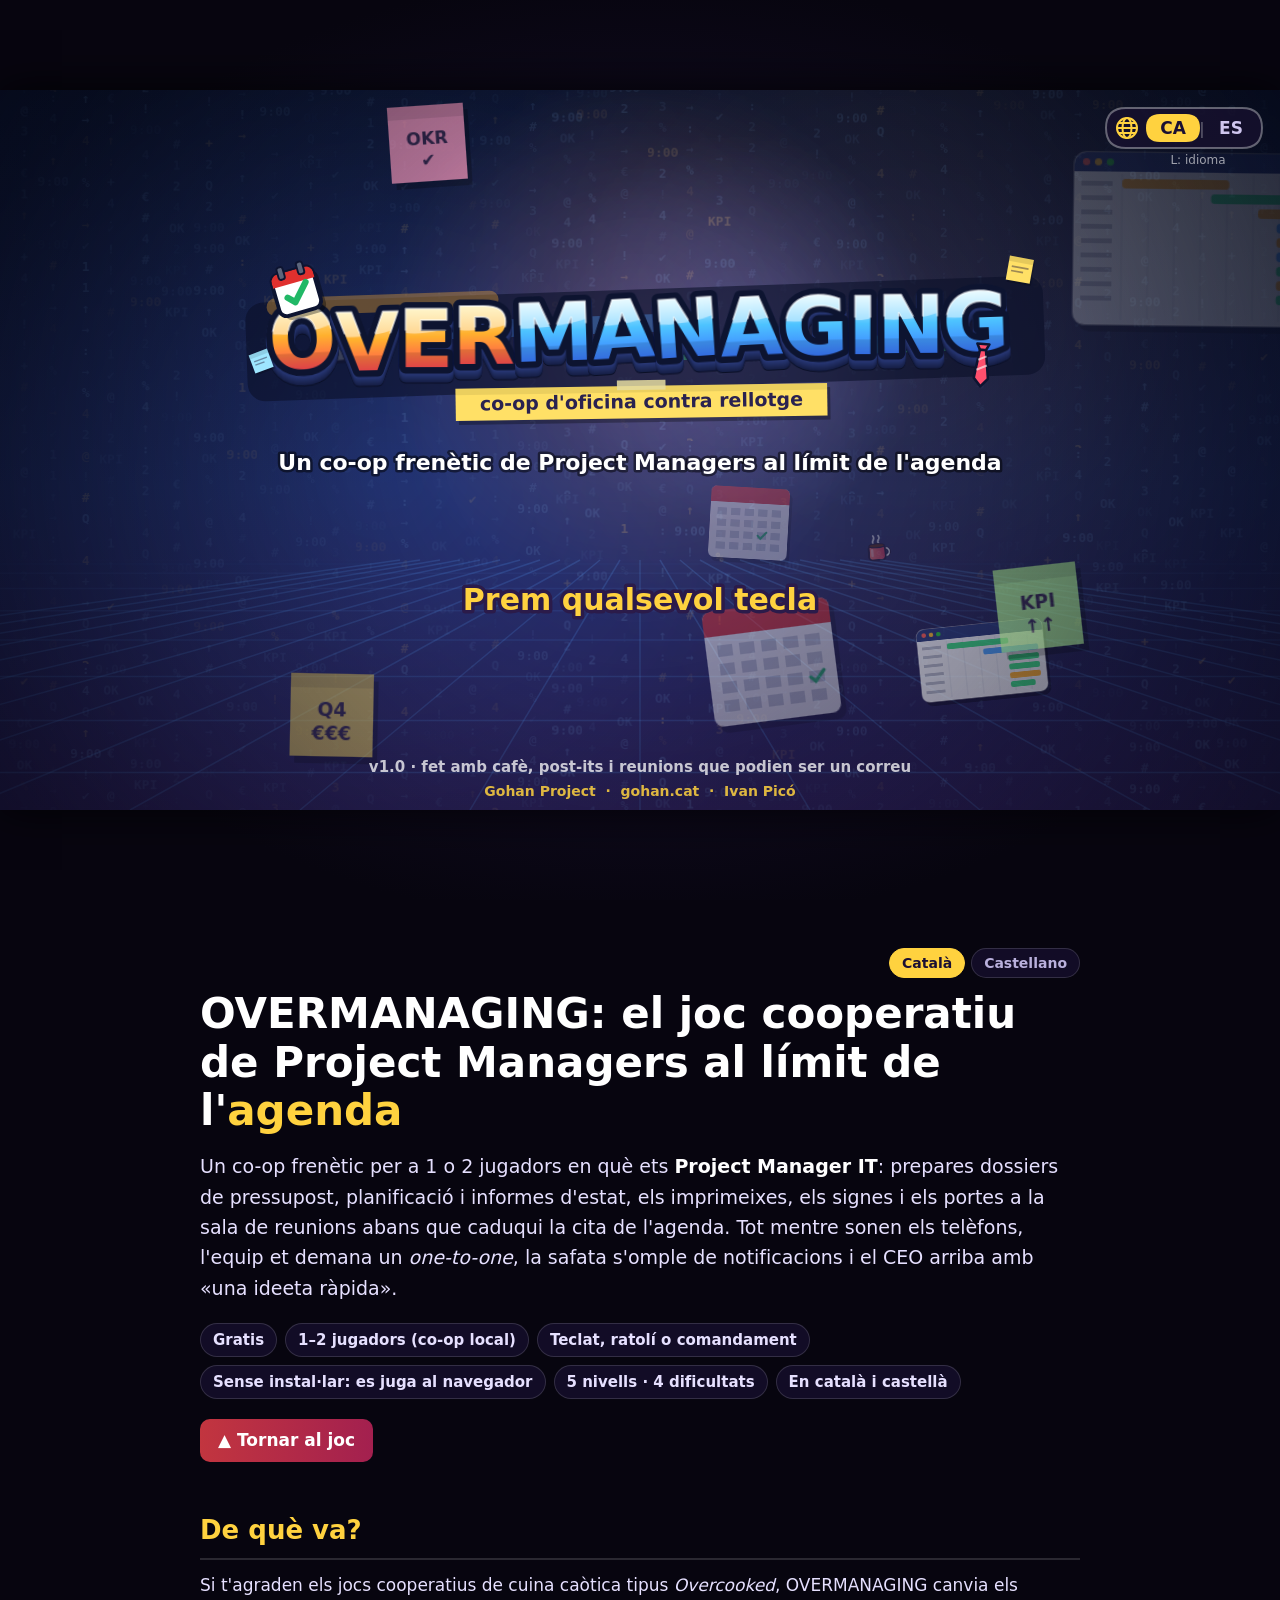
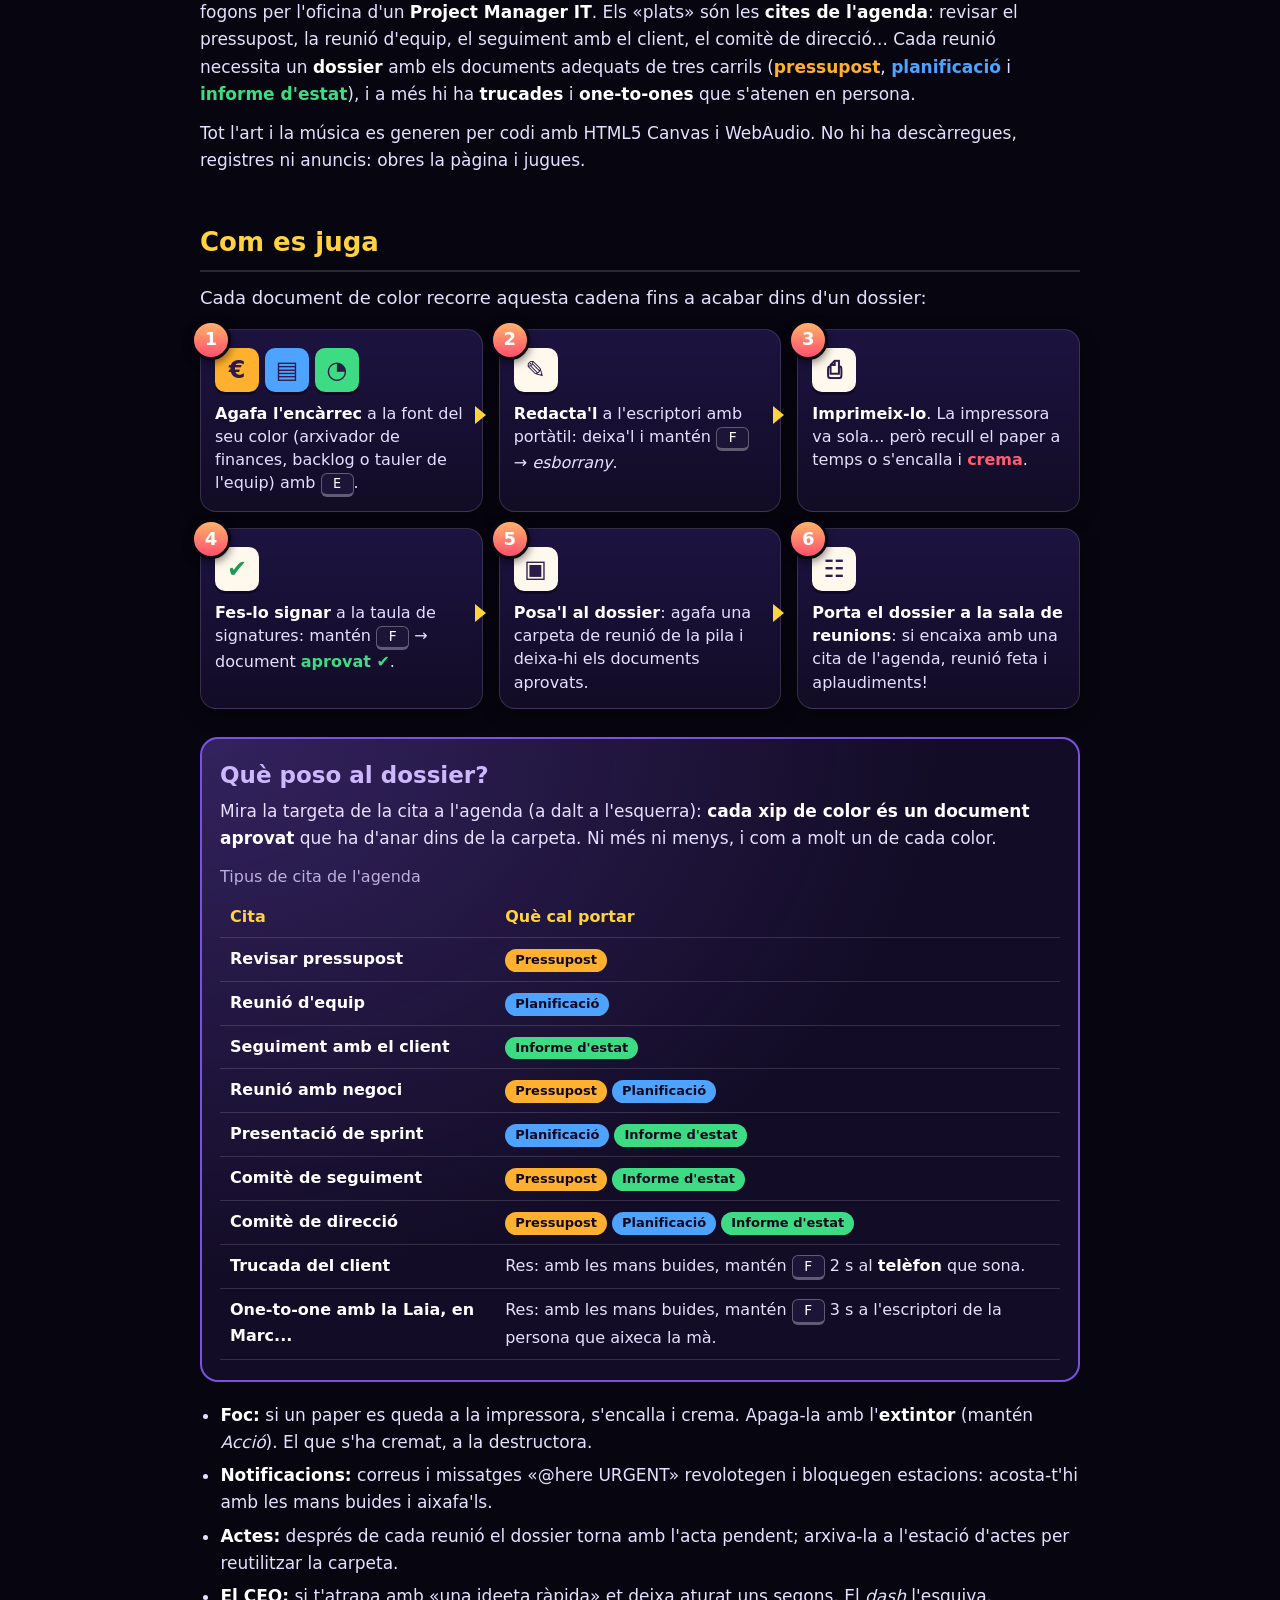
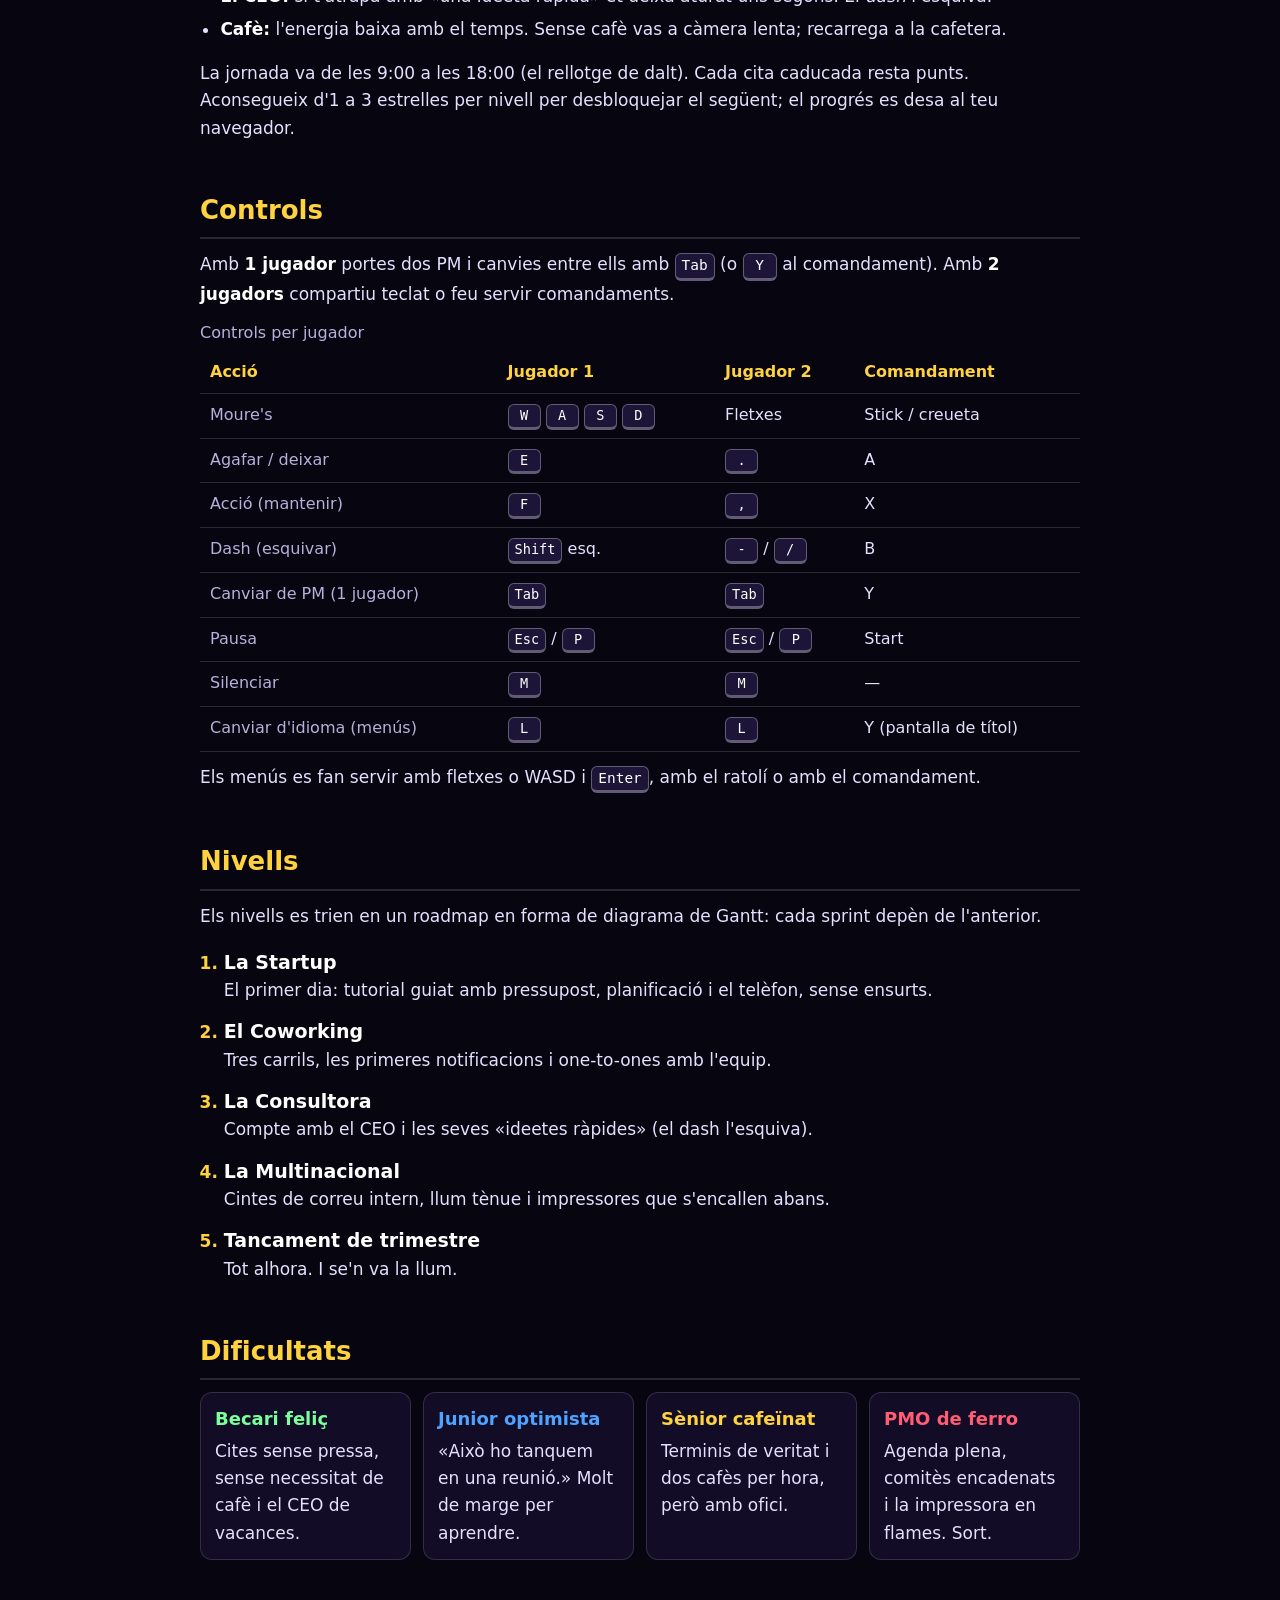
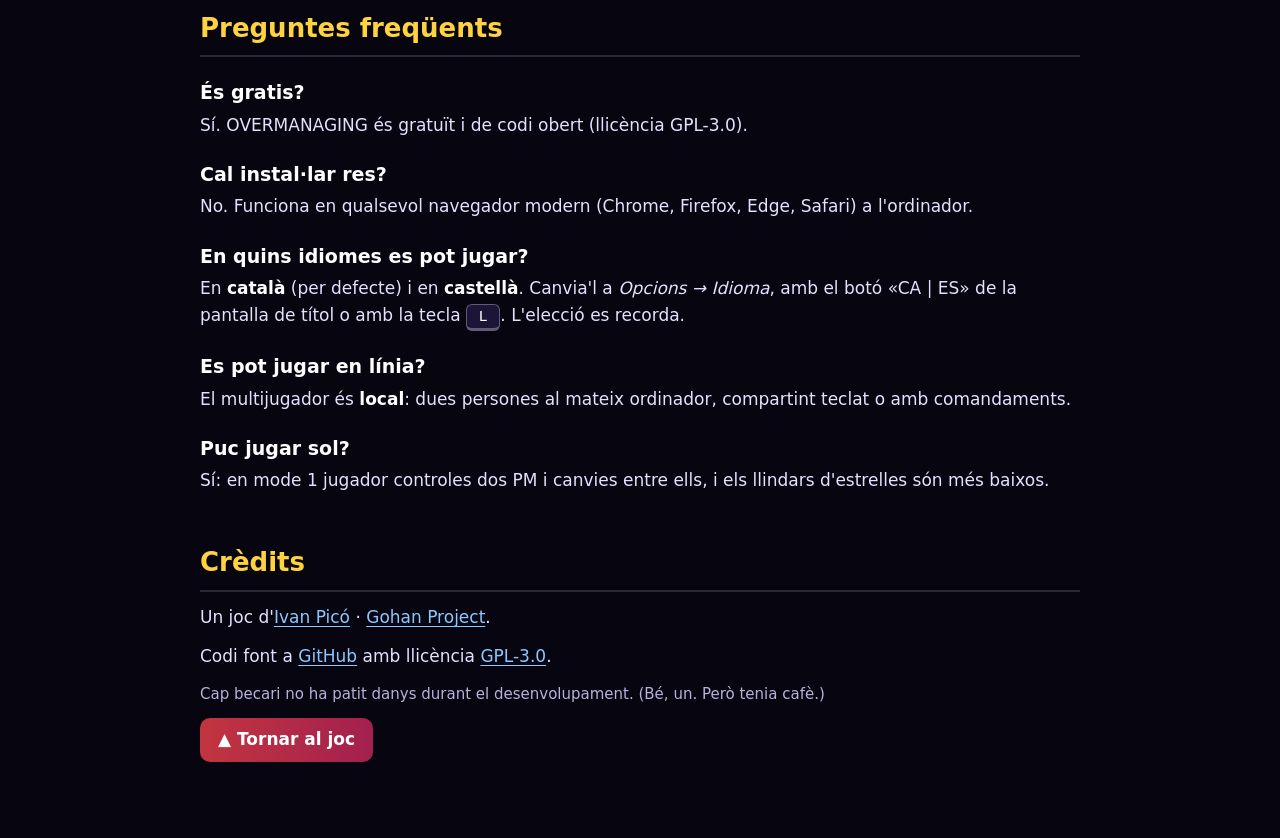
==== commit 908aee76: "Quitar referencias a OVERWORKING Son proyectos independientes en subdominios distintos: se eliminan " ====
--- a/index.html
+++ b/index.html
@@ -156,11 +156,6 @@
           "@type": "PlayAction",
           "target": "https://overmanaging.gohan.cat/"
         },
-        "isBasedOn": {
-          "@type": "VideoGame",
-          "name": "OVERWORKING",
-          "url": "https://overworking.gohan.cat/"
-        },
         "subjectOf": {
           "@type": "SoftwareSourceCode",
           "name": "Codi font d'OVERMANAGING",
@@ -253,8 +248,7 @@
           <strong>dossier</strong> amb els documents adequats de tres carrils (<strong class="tb">pressupost</strong>,
           <strong class="tp">planificació</strong> i <strong class="tr">informe d'estat</strong>), i a més hi ha
           <strong>trucades</strong> i <strong>one-to-ones</strong> que s'atenen en persona.</p>
-        <p data-i18n-html="page.what.p2">És el germà petit d'<a href="https://overworking.gohan.cat/">OVERWORKING</a> (el mateix caos,
-          però des de l'altra banda del Gantt). Tot l'art i la música es generen per codi amb HTML5 Canvas i WebAudio.
+        <p data-i18n-html="page.what.p2">Tot l'art i la música es generen per codi amb HTML5 Canvas i WebAudio.
           No hi ha descàrregues, registres ni anuncis: obres la pàgina i jugues.</p>
       </section>
 
@@ -395,7 +389,7 @@
         <h2 id="h-creditos" data-i18n="page.cred.h">Crèdits</h2>
         <p data-i18n-html="page.cred.p1">Un joc d'<a href="https://gohan.cat" rel="author">Ivan Picó</a> · <a href="https://gohan.cat">Gohan Project</a>.</p>
         <p data-i18n-html="page.cred.p2">Codi font a <a href="https://github.com/ivan-pico/overmanaging">GitHub</a> amb llicència
-          <a href="https://www.gnu.org/licenses/gpl-3.0.html" rel="license">GPL-3.0</a>. Germà d'<a href="https://overworking.gohan.cat/">OVERWORKING</a>.</p>
+          <a href="https://www.gnu.org/licenses/gpl-3.0.html" rel="license">GPL-3.0</a>.</p>
         <p class="small" data-i18n="page.cred.p3">Cap becari no ha patit danys durant el desenvolupament. (Bé, un. Però tenia cafè.)</p>
         <p><a class="play" href="#juego" data-i18n="page.back">▲ Tornar al joc</a></p>
       </footer>
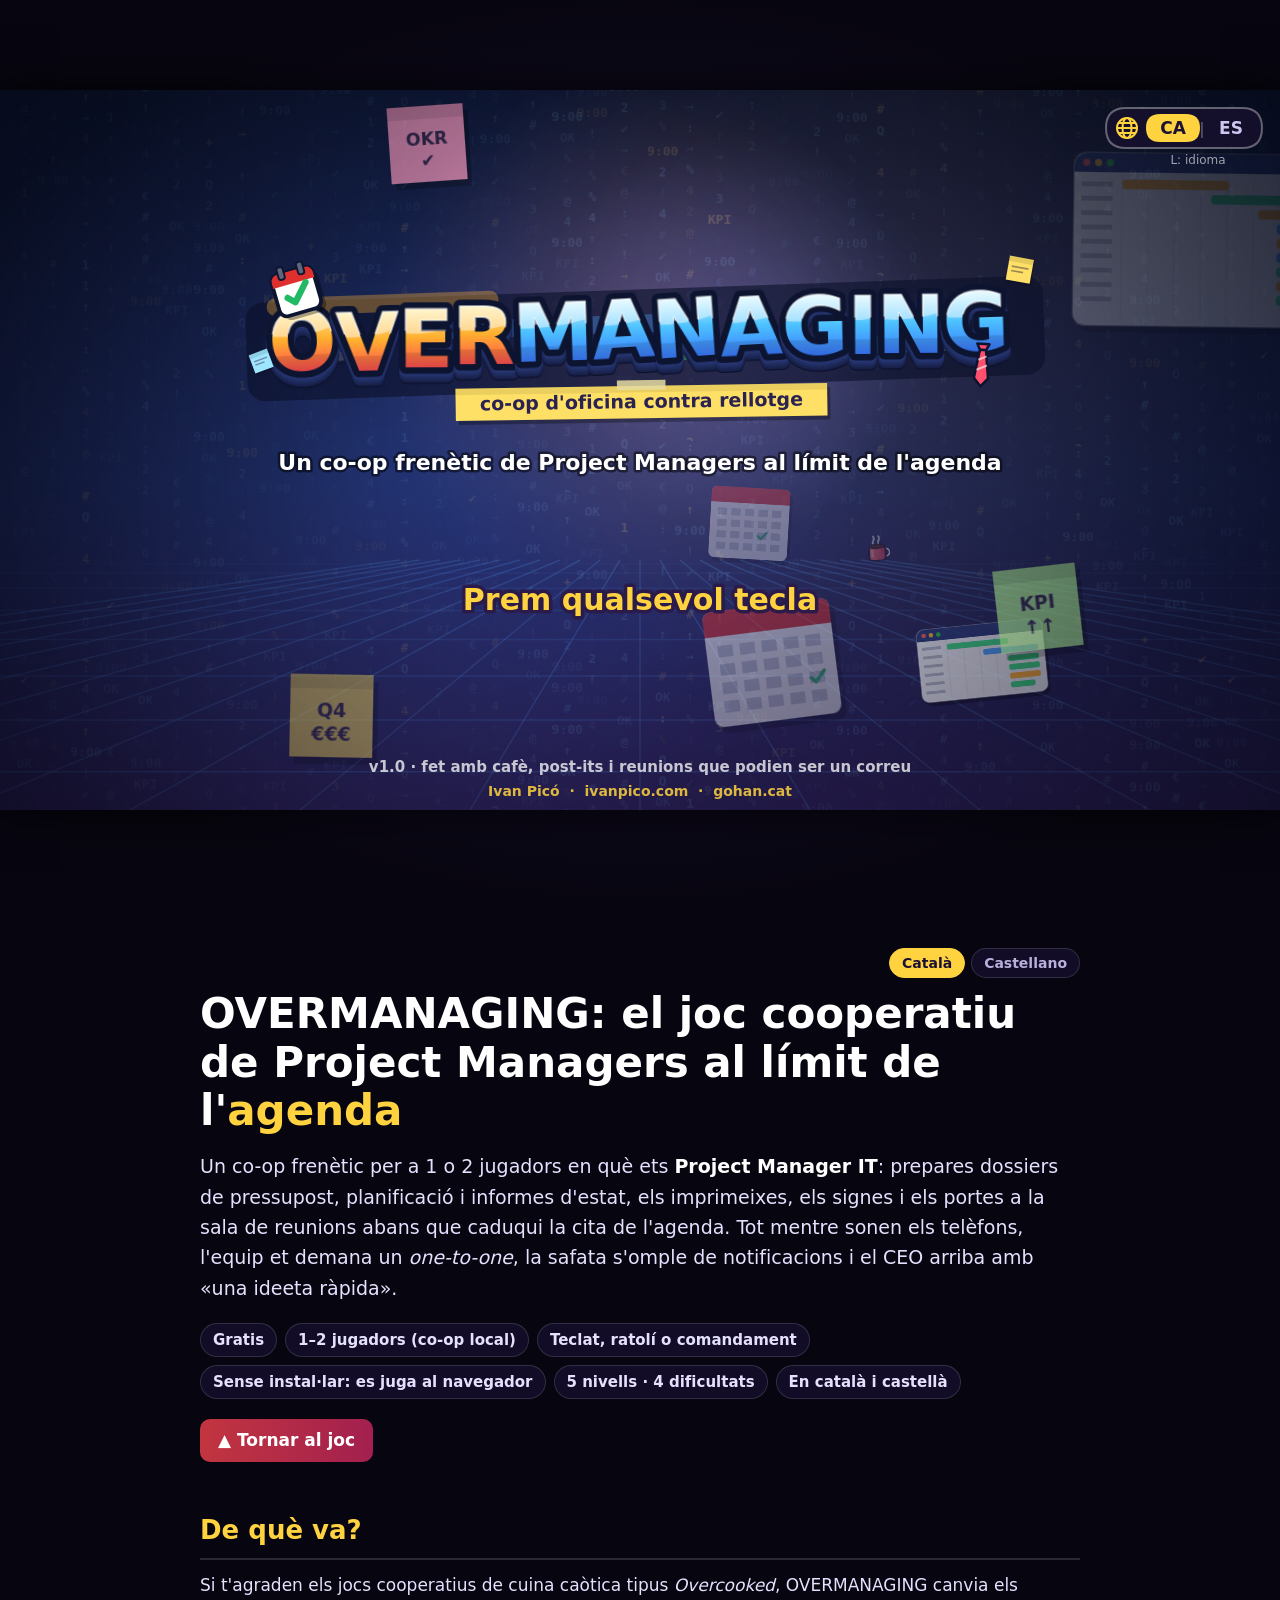
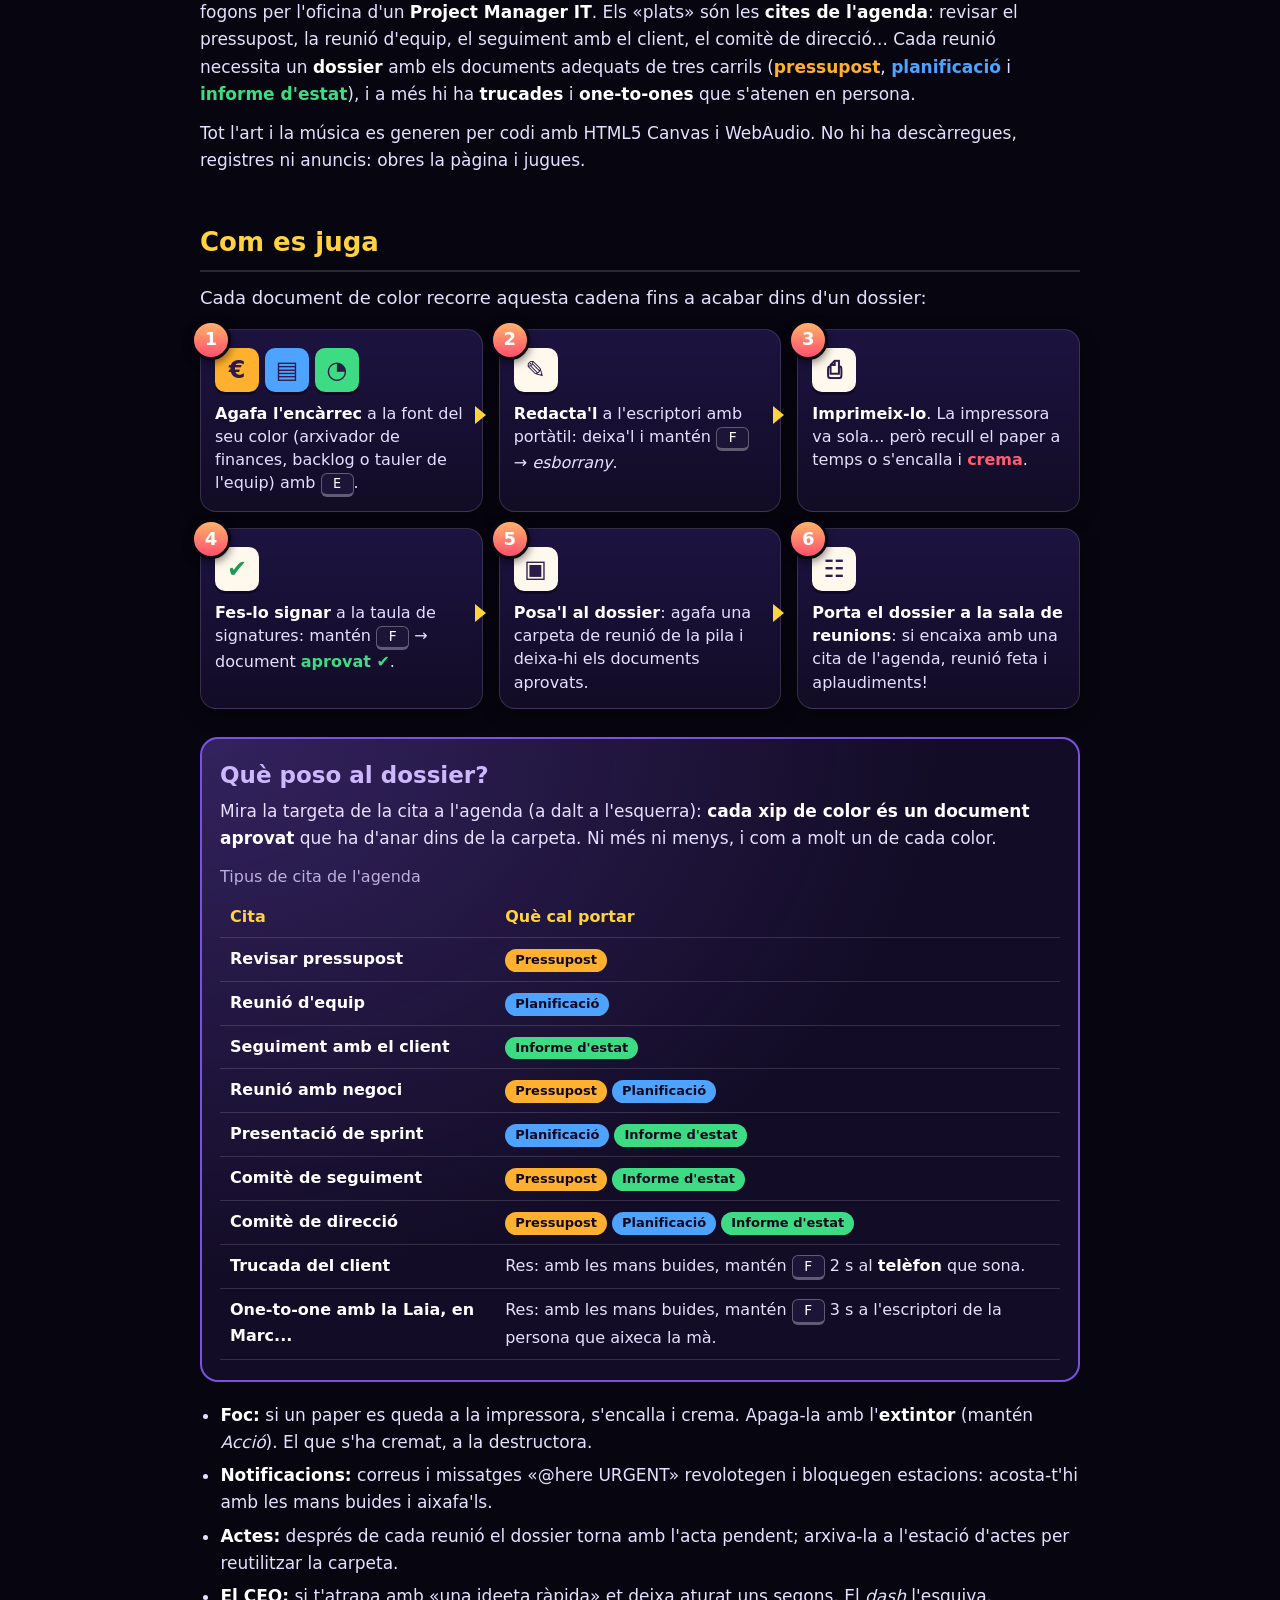
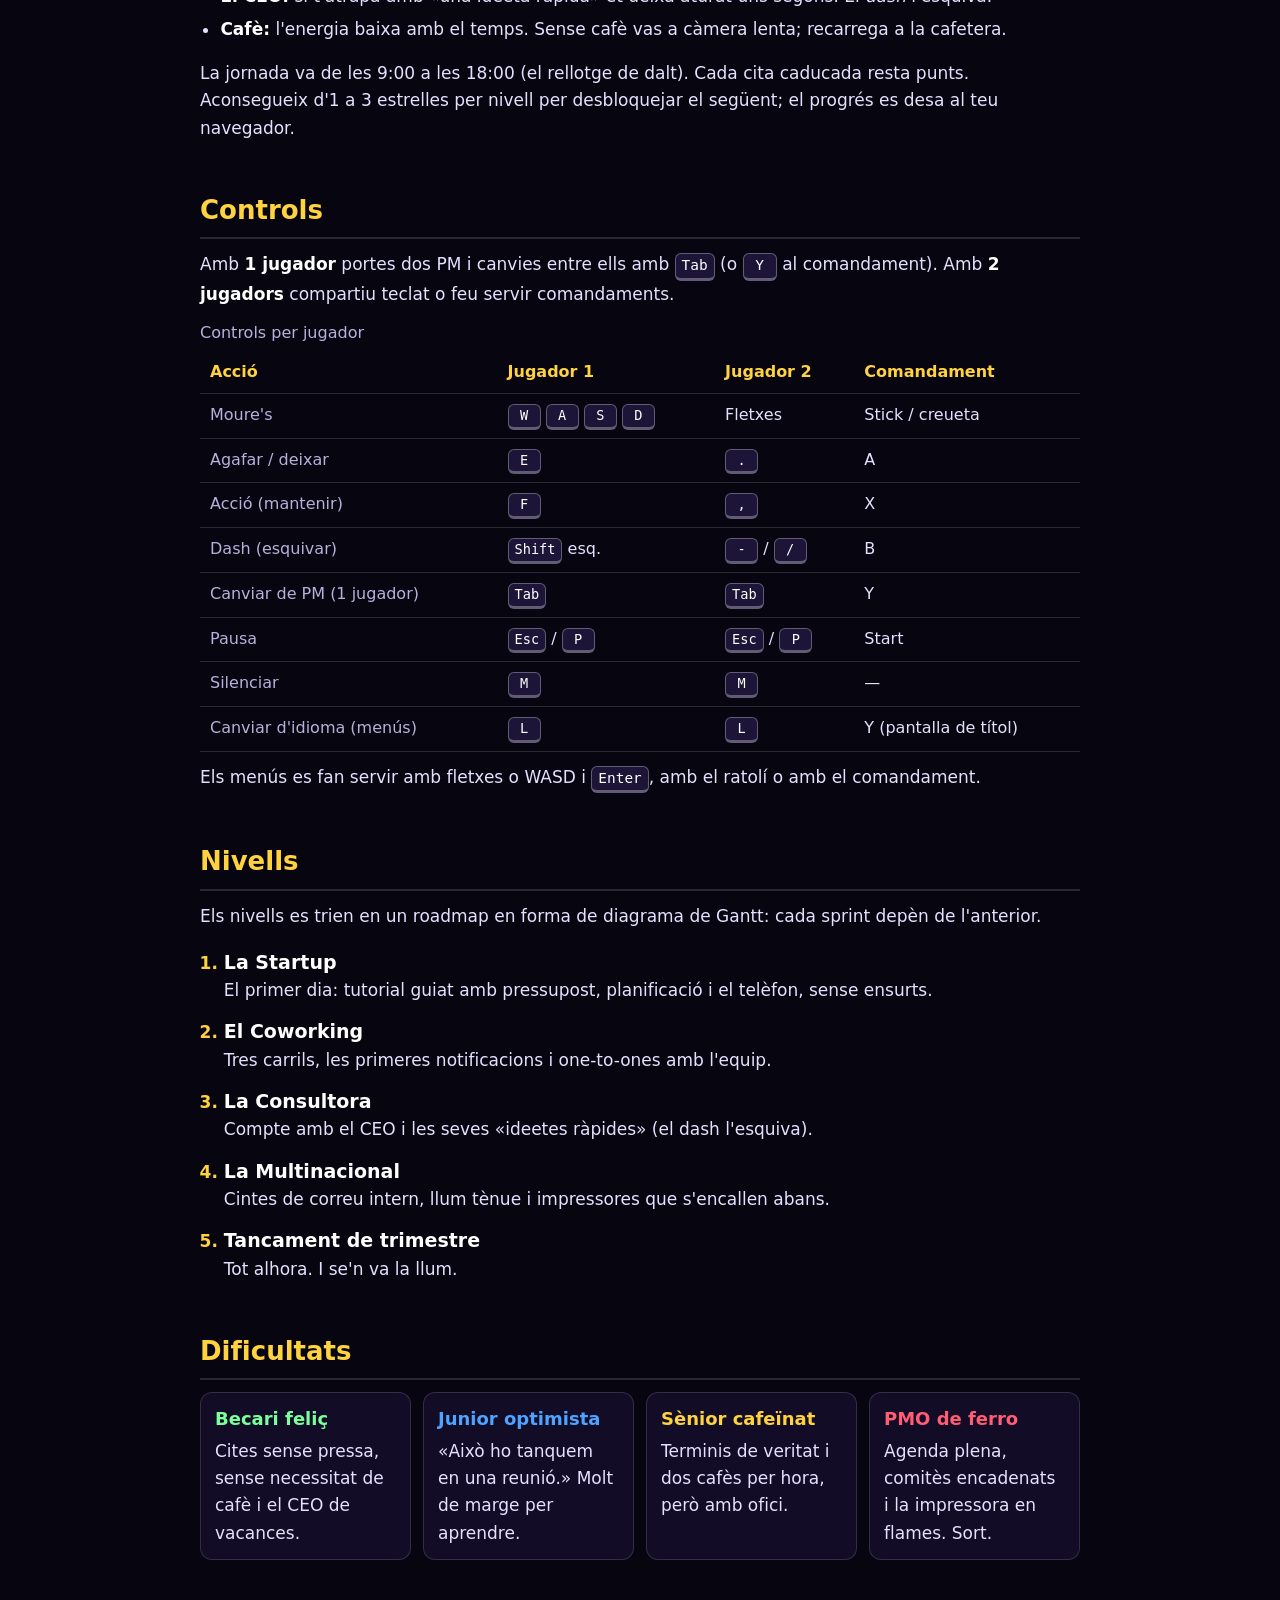
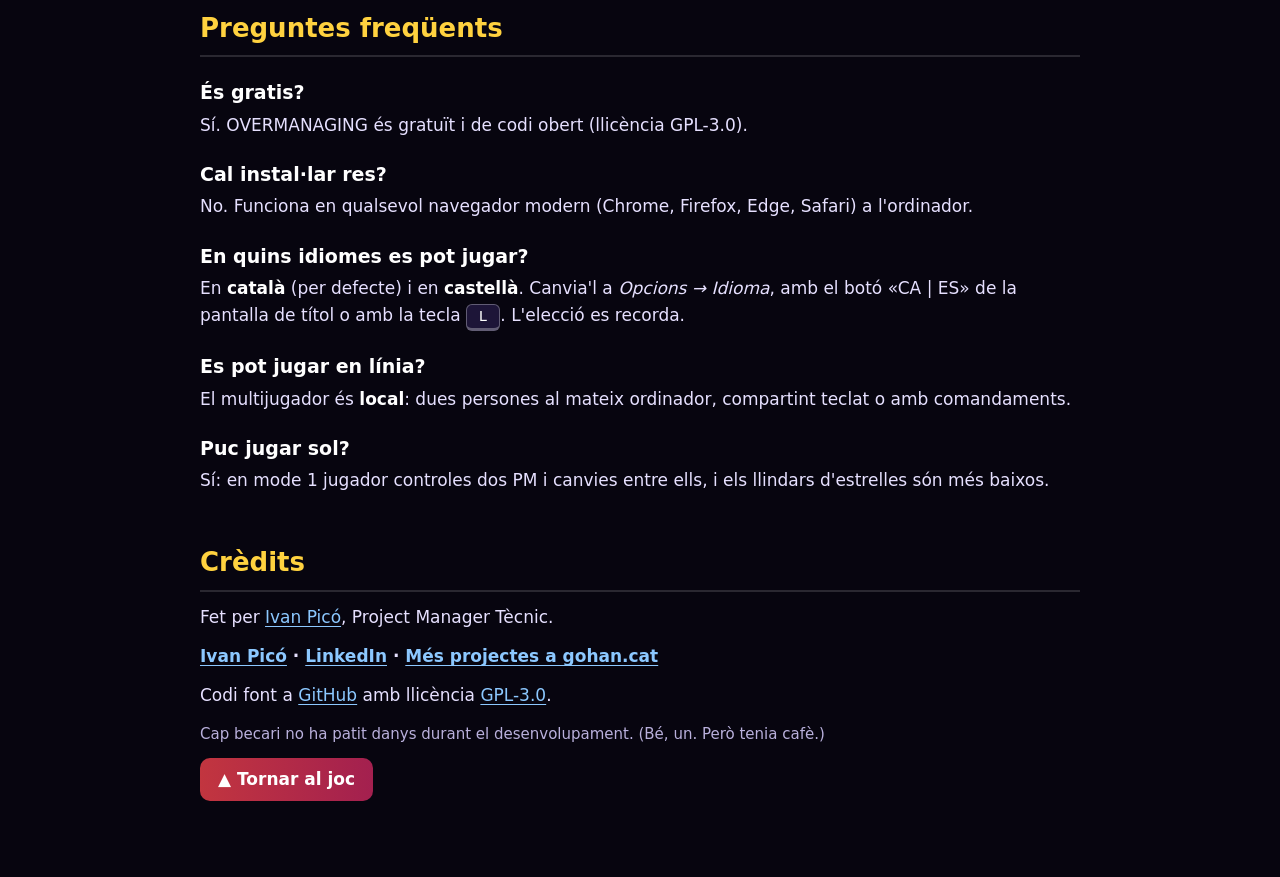
==== commit 2529feb2: "Enlazar el perfil profesional de Ivan Picó en créditos y JSON-LD - Créditos de la página: "Fet per I" ====
--- a/index.html
+++ b/index.html
@@ -23,7 +23,8 @@
   <link rel="alternate" hreflang="ca" href="https://overmanaging.gohan.cat/">
   <link rel="alternate" hreflang="es" href="https://overmanaging.gohan.cat/?lang=es">
   <link rel="alternate" hreflang="x-default" href="https://overmanaging.gohan.cat/">
-  <link rel="author" href="https://gohan.cat">
+  <link rel="author" href="https://ivanpico.com/">
+  <link rel="me" href="https://www.linkedin.com/in/ivanpico">
 
   <!-- Iconos y PWA -->
   <link rel="icon" href="icons/favicon.ico" sizes="any">
@@ -88,8 +89,9 @@
         "@type": "Person",
         "@id": "https://gohan.cat/#ivan-pico",
         "name": "Ivan Picó",
-        "url": "https://gohan.cat",
-        "sameAs": ["https://github.com/ivan-pico"],
+        "url": "https://ivanpico.com/",
+        "jobTitle": "Project Manager Tècnic",
+        "sameAs": ["https://www.linkedin.com/in/ivanpico", "https://github.com/ivan-pico", "https://ivanpico.com/"],
         "affiliation": { "@id": "https://gohan.cat/#organization" }
       },
       {
@@ -128,7 +130,7 @@
         "operatingSystem": "Windows, macOS, Linux, ChromeOS (qualsevol navegador modern)",
         "browserRequirements": "Requereix JavaScript i HTML5 Canvas. Teclat o comandament compatible amb la Gamepad API.",
         "softwareVersion": "1.0",
-        "datePublished": "2026-11-27",
+        "datePublished": "2026-11-27T12:00:00+01:00",
         "isAccessibleForFree": true,
         "isFamilyFriendly": true,
         "accessMode": ["visual", "auditory"],
@@ -387,7 +389,8 @@
 
       <footer class="credits" aria-labelledby="h-creditos">
         <h2 id="h-creditos" data-i18n="page.cred.h">Crèdits</h2>
-        <p data-i18n-html="page.cred.p1">Un joc d'<a href="https://gohan.cat" rel="author">Ivan Picó</a> · <a href="https://gohan.cat">Gohan Project</a>.</p>
+        <p data-i18n-html="page.cred.p1">Fet per <a href="https://ivanpico.com" target="_blank" rel="author me noopener">Ivan Picó</a>, Project Manager Tècnic.</p>
+        <p class="author-links" data-i18n-html="page.cred.links"><a href="https://ivanpico.com" target="_blank" rel="me noopener">Ivan Picó</a> · <a href="https://www.linkedin.com/in/ivanpico" target="_blank" rel="me noopener">LinkedIn</a> · <a href="https://gohan.cat/">Més projectes a gohan.cat</a></p>
         <p data-i18n-html="page.cred.p2">Codi font a <a href="https://github.com/ivan-pico/overmanaging">GitHub</a> amb llicència
           <a href="https://www.gnu.org/licenses/gpl-3.0.html" rel="license">GPL-3.0</a>.</p>
         <p class="small" data-i18n="page.cred.p3">Cap becari no ha patit danys durant el desenvolupament. (Bé, un. Però tenia cafè.)</p>
--- a/css/style.css
+++ b/css/style.css
@@ -156,6 +156,7 @@
 .diffs .d4 { color: var(--danger); }
 .credits { margin-top: 24px; }
 .credits .small { color: var(--muted); font-size: 15px; }
+.credits .author-links { font-weight: bold; }
 @media (prefers-reduced-motion: reduce) {
   html { scroll-behavior: auto; }
 }
